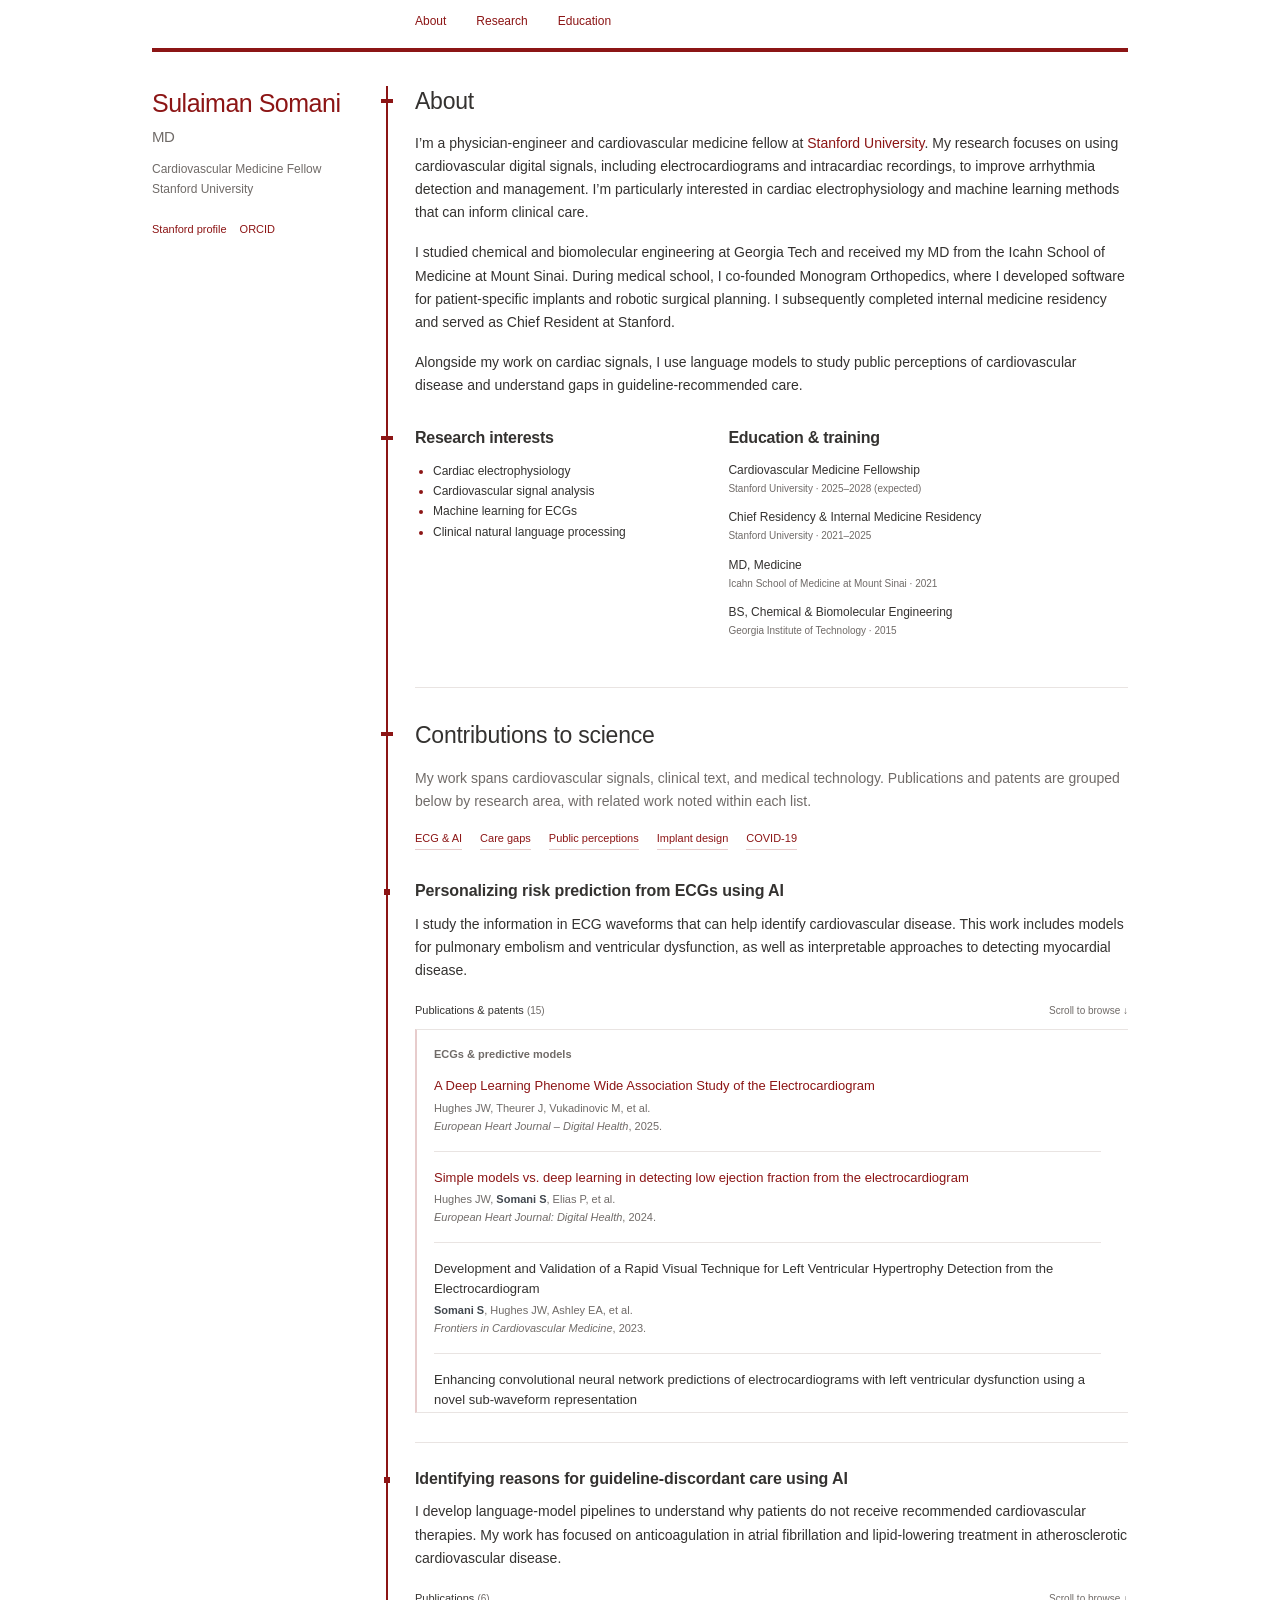
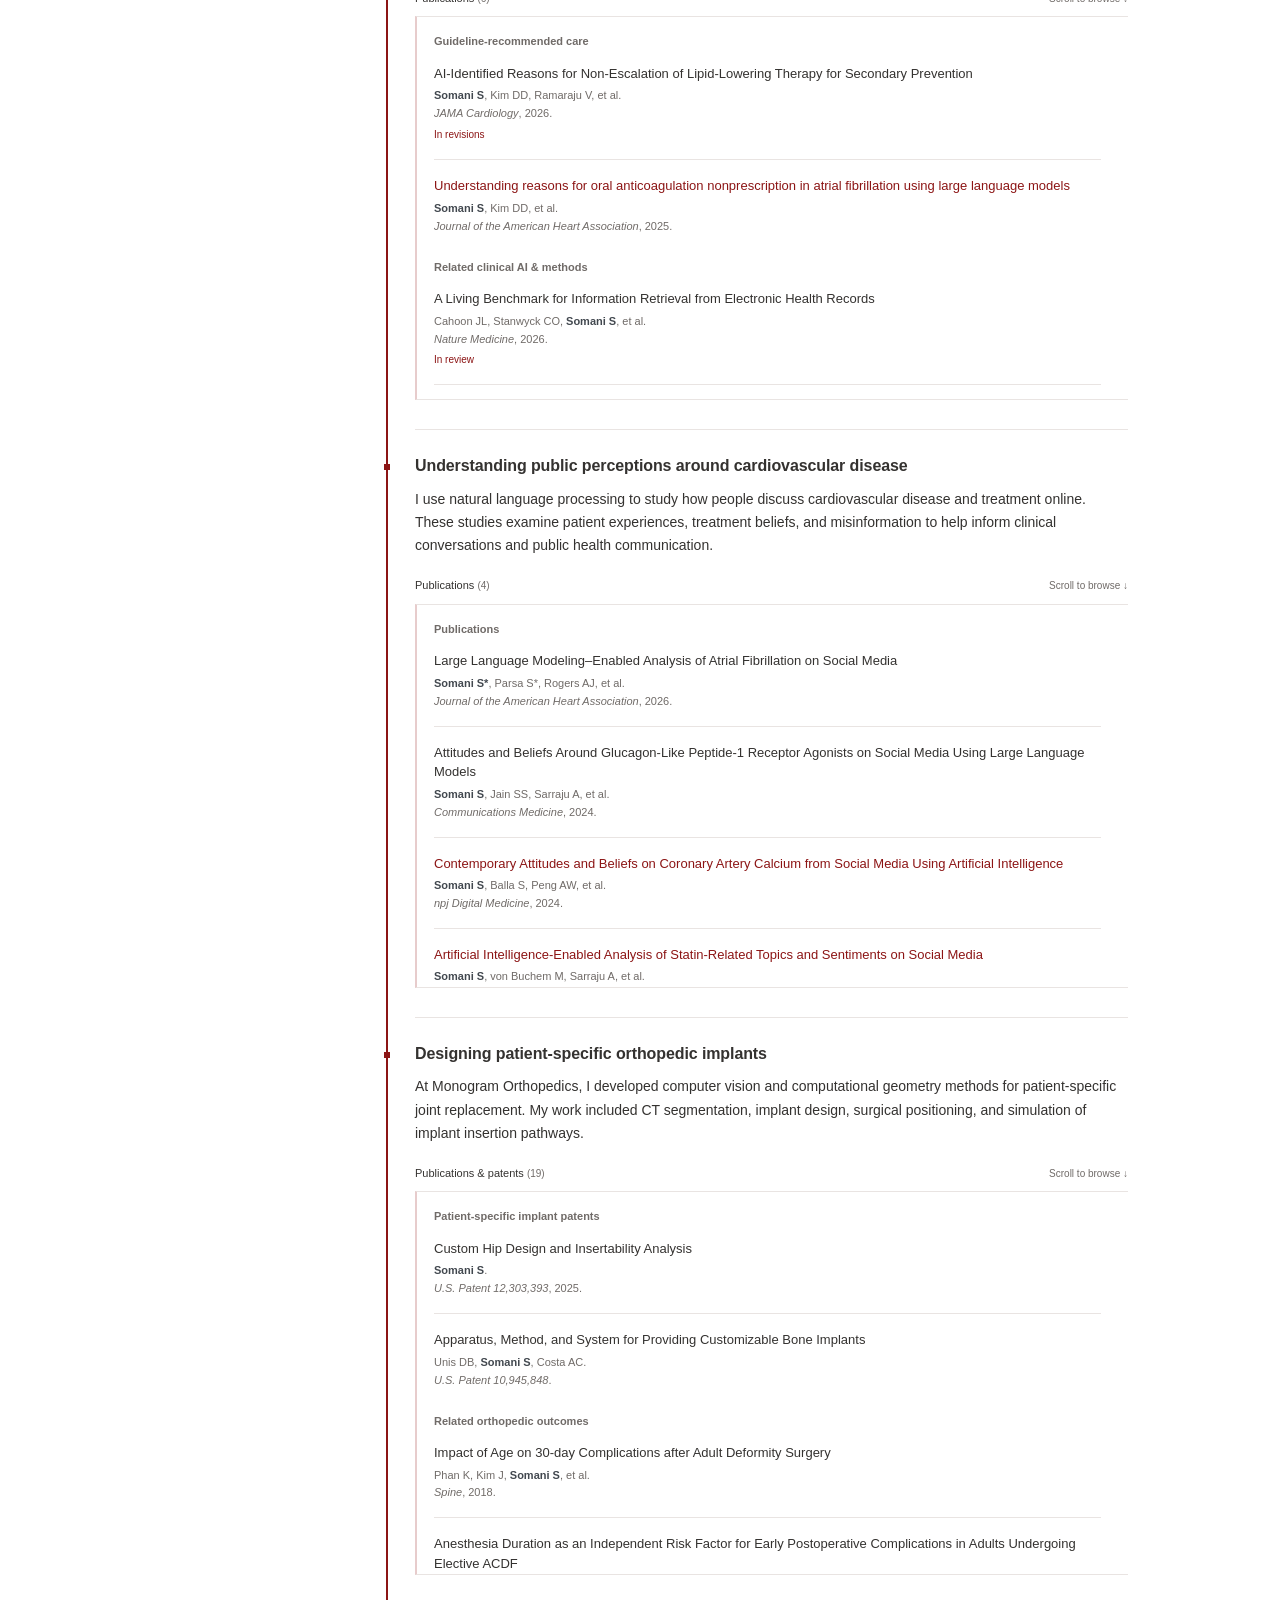
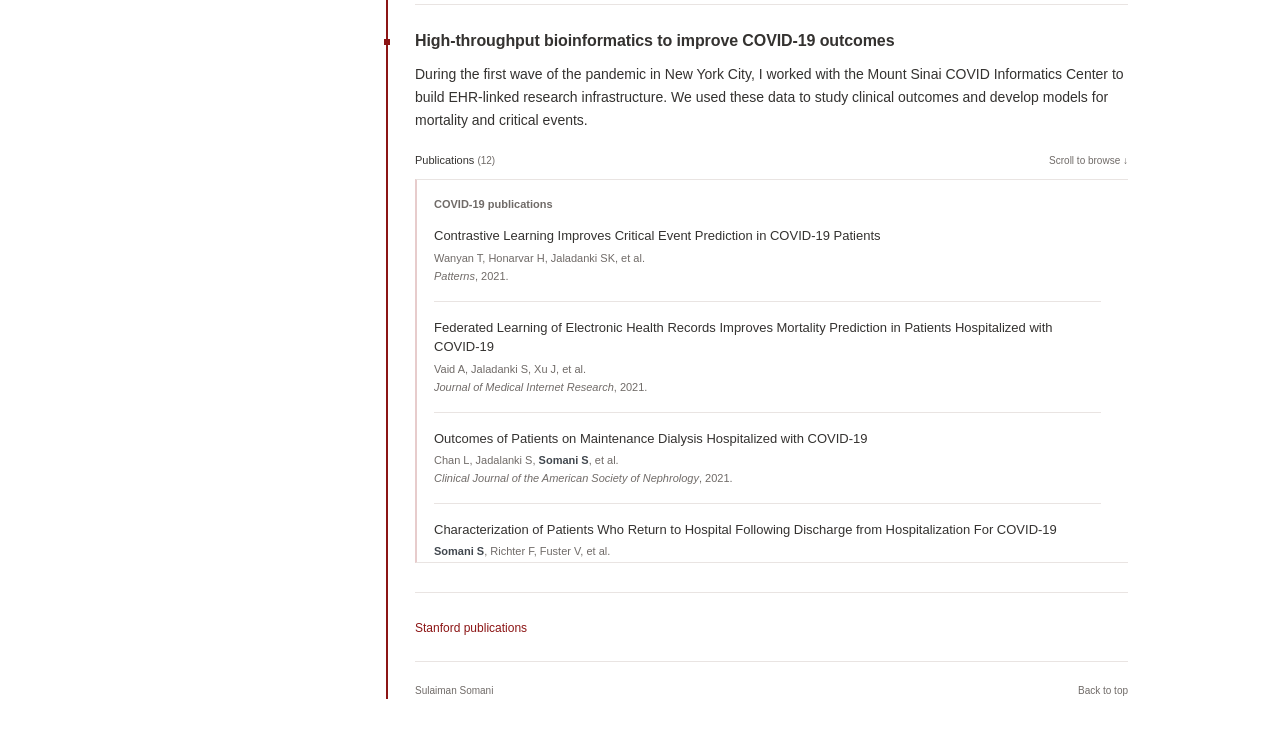
==== index.html @ a4b484bf "Publish Cardinal academic homepage with grouped research bibliography" ====
<!doctype html>
<html lang="en"><head><meta charset="utf-8"><meta name="viewport" content="width=device-width, initial-scale=1"><meta name="description" content="Sulaiman Somani is a physician-engineer and cardiovascular medicine fellow at Stanford. Research in cardiac signals, clinical AI, and arrhythmia detection."><title>Sulaiman Somani, MD</title><link rel="icon" href="assets/favicon.svg" type="image/svg+xml"><link rel="stylesheet" href="academic.css?v=20261013"><link rel="canonical" href="https://sssomani.github.io/"><meta property="og:title" content="Sulaiman Somani, MD"><meta property="og:description" content="Physician-engineer at Stanford working on cardiovascular signals, cardiac electrophysiology, and clinical AI."><meta property="og:type" content="website"><meta property="og:url" content="https://sssomani.github.io/"></head><body class="evergreen" id="top"><a class="skip-link" href="#main">Skip to content</a><div class="section-banner"><div class="page"><nav class="main-nav" aria-label="Main navigation"><a href="#about">About</a><a href="#research">Research</a><a href="#education">Education</a></nav></div></div><div class="page side-layout"><header class="side-header"><div class="identity"><h1>Sulaiman Somani<span>MD</span></h1><p>Cardiovascular Medicine Fellow <br>Stanford University</p><div class="profile-links"><a href="https://profiles.stanford.edu/sulaiman-somani" target="_blank" rel="noopener">Stanford profile</a><a href="https://orcid.org/0000-0003-0913-8674" target="_blank" rel="noopener">ORCID</a></div></div></header><main id="main"><section class="profile-section" id="about"><h2>About</h2><div class="bio"><p>I’m a physician-engineer and cardiovascular medicine fellow at <a href="https://profiles.stanford.edu/sulaiman-somani">Stanford University</a>. My research focuses on using cardiovascular digital signals, including electrocardiograms and intracardiac recordings, to improve arrhythmia detection and management. I’m particularly interested in cardiac electrophysiology and machine learning methods that can inform clinical care.</p><p>I studied chemical and biomolecular engineering at Georgia Tech and received my MD from the Icahn School of Medicine at Mount Sinai. During medical school, I co-founded Monogram Orthopedics, where I developed software for patient-specific implants and robotic surgical planning. I subsequently completed internal medicine residency and served as Chief Resident at Stanford.</p><p>Alongside my work on cardiac signals, I use language models to study public perceptions of cardiovascular disease and understand gaps in guideline-recommended care.</p></div></section><div class="background-pair"><div class="interests"><h2>Research interests</h2><ul><li>Cardiac electrophysiology</li><li>Cardiovascular signal analysis</li><li>Machine learning for ECGs</li><li>Clinical natural language processing</li></ul></div><div class="education" id="education"><h2>Education &amp; training</h2><dl><div><dt>Cardiovascular Medicine Fellowship</dt><dd>Stanford University · 2025–2028 (expected)</dd></div><div><dt>Chief Residency &amp; Internal Medicine Residency</dt><dd>Stanford University · 2021–2025</dd></div><div><dt>MD, Medicine</dt><dd>Icahn School of Medicine at Mount Sinai · 2021</dd></div><div><dt>BS, Chemical &amp; Biomolecular Engineering</dt><dd>Georgia Institute of Technology · 2015</dd></div></dl></div></div><section class="research" id="research"><h2>Contributions to science</h2><p class="section-intro">My work spans cardiovascular signals, clinical text, and medical technology. Publications and patents are grouped below by research area, with related work noted within each list.</p><nav class="research-index" aria-label="Research areas"><a href="#ecg">ECG & AI</a><a href="#care">Care gaps</a><a href="#perceptions">Public perceptions</a><a href="#implants">Implant design</a><a href="#informatics">COVID-19</a></nav><section class="contribution" id="ecg"><h3 id="ecg-title">Personalizing risk prediction from ECGs using AI</h3><p>I study the information in ECG waveforms that can help identify cardiovascular disease. This work includes models for pulmonary embolism and ventricular dysfunction, as well as interpretable approaches to detecting myocardial disease.</p><!-- publications:start:ecg -->
<div class="publication-list-header"><span id="ecg-list-label">Publications & patents <span class="publication-count">(15)</span></span><span class="publication-scroll-hint" id="ecg-scroll-hint">Scroll to browse ↓</span></div><div class="publication-scroll" role="region" tabindex="0" aria-labelledby="ecg-title ecg-list-label" aria-describedby="ecg-scroll-hint"><div class="publication-group"><h4>ECGs &amp; predictive models</h4><ul class="papers"><li data-publication-id="11"><a class="paper-title" href="https://doi.org/10.1093/ehjdh/ztaf047" target="_blank" rel="noopener">A Deep Learning Phenome Wide Association Study of the Electrocardiogram</a><p class="paper-authors">Hughes JW, Theurer J, Vukadinovic M, et al.</p><p class="paper-venue"><em>European Heart Journal – Digital Health</em>, 2025.</p></li><li data-publication-id="16"><a class="paper-title" href="https://pmc.ncbi.nlm.nih.gov/articles/PMC11284011/" target="_blank" rel="noopener">Simple models vs. deep learning in detecting low ejection fraction from the electrocardiogram</a><p class="paper-authors">Hughes JW, <strong>Somani S</strong>, Elias P, et al.</p><p class="paper-venue"><em>European Heart Journal: Digital Health</em>, 2024.</p></li><li data-publication-id="18"><span class="paper-title">Development and Validation of a Rapid Visual Technique for Left Ventricular Hypertrophy Detection from the Electrocardiogram</span><p class="paper-authors"><strong>Somani S</strong>, Hughes JW, Ashley EA, et al.</p><p class="paper-venue"><em>Frontiers in Cardiovascular Medicine</em>, 2023.</p></li><li data-publication-id="22"><span class="paper-title">Enhancing convolutional neural network predictions of electrocardiograms with left ventricular dysfunction using a novel sub-waveform representation</span><p class="paper-authors">Honarvar H, Agarwal C, <strong>Somani S</strong>, et al.</p><p class="paper-venue"><em>Cardiovascular Digital Health Journal</em>, 2022.</p></li><li data-publication-id="23"><a class="paper-title" href="https://doi.org/10.1093/ehjdh/ztab101" target="_blank" rel="noopener">Development of a Machine Learning Model Using Electrocardiogram Signals to Improve Pulmonary Embolism Screening</a><p class="paper-authors"><strong>Somani S</strong>, Honarvar H, Narula S, et al.</p><p class="paper-venue"><em>European Heart Journal: Digital Health</em>, 2022.</p></li><li data-publication-id="24"><span class="paper-title">Using deep learning algorithms to simultaneously identify right and left ventricular dysfunction from the electrocardiogram</span><p class="paper-authors">Vaid A, Johnson KW, Badgeley MA, et al.</p><p class="paper-venue"><em>JACC Cardiovascular Imaging</em>, 2021.</p></li><li data-publication-id="25"><span class="paper-title">Deep Learning and the Electrocardiogram: Review of the Current State of the Art</span><p class="paper-authors"><strong>Somani S</strong>, Russak AJ, Richter F, et al.</p><p class="paper-venue"><em>EuroPace</em>, 2021.</p></li></ul></div><div class="publication-group"><h4>Patent</h4><ul class="papers"><li data-publication-id="3"><span class="paper-title">System and Method for Pulmonary Embolism Detection from the Electrocardiogram Using Deep Learning</span><p class="paper-authors"><strong>Somani S</strong>, Glicksberg B, Nadkarni G.</p><p class="paper-venue"><em>US Patent 12,424,327</em>.</p></li></ul></div><div class="publication-group"><h4>Related electrophysiology, imaging &amp; reviews</h4><ul class="papers"><li data-publication-id="6"><a class="paper-title" href="https://doi.org/10.1161/CIRCEP.125.014765" target="_blank" rel="noopener">Identifying the Presence and Characteristics of Mid-Myocardial and Epicardial Fibrosis From Intracardiac Electrograms in Patients Undergoing Ventricular Arrhythmia Ablation Using a Transformer-Based Self-Supervised Classifier</a><p class="paper-authors">Liu X, Qayyum A, Bandyopadhyay S, et al.</p><p class="paper-venue"><em>Circulation: Arrhythmia and Electrophysiology</em>, 2026.</p></li><li data-publication-id="14"><span class="paper-title">Just in time: detecting cardiac arrest with smartwatch technology</span><p class="paper-authors"><strong>Somani S</strong>, Rogers AJ.</p><p class="paper-venue"><em>Lancet Digital Health</em>, 2024.</p></li><li data-publication-id="15"><span class="paper-title">Advances in cardiac pacing with leadless pacemakers and conduction system pacing</span><p class="paper-authors"><strong>Somani S</strong>, Rogers AJ.</p><p class="paper-venue"><em>Current Opinion in Cardiology</em>, 2024.</p></li><li data-publication-id="17"><span class="paper-title">Artificial Intelligence in Cardiovascular Disease Prevention: Is it Ready for Prime Time?</span><p class="paper-authors">Parsa S, <strong>Somani S</strong>, Dudum R, et al.</p><p class="paper-venue"><em>Current Atherosclerosis Reports</em>, 2024.</p></li><li data-publication-id="20"><span class="paper-title">Segmentation of Computed Tomograms for Cardiac Ablation Using Machine Learning Accelerated by Domain Knowledge Encoding</span><p class="paper-authors">Feng R, Deb B, Ganesan P, et al.</p><p class="paper-venue"><em>Frontiers in Cardiovascular Medicine</em>, 2023.</p></li><li data-publication-id="60"><span class="paper-title">Artificial intelligence in cardiac electrophysiology</span><p class="paper-authors"><strong>Somani S</strong>, Narayan SM, Rogers AJ.</p><p class="paper-venue"><em>Artificial Intelligence in Clinical Practice, 1st ed. Elsevier</em>, 2023.</p></li><li data-publication-id="40"><span class="paper-title">Machine Learning in Cardiology - Ensuring Clinical Impact Lives up to the Hype</span><p class="paper-authors">Russak AJ, Chaudhry F, De Freitas JK, et al.</p><p class="paper-venue"><em>Journal of Cardiovascular Pharmacology and Therapeutics</em>, 2020.</p></li></ul></div></div>
<!-- publications:end:ecg --></section><section class="contribution" id="care"><h3 id="care-title">Identifying reasons for guideline-discordant care using AI</h3><p>I develop language-model pipelines to understand why patients do not receive recommended cardiovascular therapies. My work has focused on anticoagulation in atrial fibrillation and lipid-lowering treatment in atherosclerotic cardiovascular disease.</p><!-- publications:start:care -->
<div class="publication-list-header"><span id="care-list-label">Publications <span class="publication-count">(6)</span></span><span class="publication-scroll-hint" id="care-scroll-hint">Scroll to browse ↓</span></div><div class="publication-scroll" role="region" tabindex="0" aria-labelledby="care-title care-list-label" aria-describedby="care-scroll-hint"><div class="publication-group"><h4>Guideline-recommended care</h4><ul class="papers"><li data-publication-id="4"><span class="paper-title">AI-Identified Reasons for Non-Escalation of Lipid-Lowering Therapy for Secondary Prevention</span><p class="paper-authors"><strong>Somani S</strong>, Kim DD, Ramaraju V, et al.</p><p class="paper-venue"><em>JAMA Cardiology</em>, 2026.</p><span class="paper-status">In revisions</span></li><li data-publication-id="10"><a class="paper-title" href="https://doi.org/10.1161/JAHA.124.040419" target="_blank" rel="noopener">Understanding reasons for oral anticoagulation nonprescription in atrial fibrillation using large language models</a><p class="paper-authors"><strong>Somani S</strong>, Kim DD, et al.</p><p class="paper-venue"><em>Journal of the American Heart Association</em>, 2025.</p></li></ul></div><div class="publication-group"><h4>Related clinical AI &amp; methods</h4><ul class="papers"><li data-publication-id="5"><span class="paper-title">A Living Benchmark for Information Retrieval from Electronic Health Records</span><p class="paper-authors">Cahoon JL, Stanwyck CO, <strong>Somani S</strong>, et al.</p><p class="paper-venue"><em>Nature Medicine</em>, 2026.</p><span class="paper-status">In review</span></li><li data-publication-id="21"><span class="paper-title">Population scale latent space cohort matching for the improved use and exploration of observational trial data</span><p class="paper-authors"><strong>Somani S*</strong>, Gologorsky R*, Neifert SN, et al.</p><p class="paper-venue"><em>Mathematical Biosciences and Engineering</em>, 2022.</p></li><li data-publication-id="26"><span class="paper-title">Development and Validation of Techniques for Phenotyping ST-Elevation Myocardial Infarction From Electronic Health Records</span><p class="paper-authors"><strong>Somani S</strong>, Yoffie S, Teng S, et al.</p><p class="paper-venue"><em>JAMIA Open</em>, 2021.</p></li><li data-publication-id="27"><span class="paper-title">Health Equity in Artificial Intelligence and Primary Care Research: Protocol for a Scoping Review</span><p class="paper-authors"><strong>Somani S*</strong>, Wang J*, Chen J, et al.</p><p class="paper-venue"><em>JMIR Research Protocols</em>, 2021.</p></li></ul></div></div>
<!-- publications:end:care --></section><section class="contribution" id="perceptions"><h3 id="perceptions-title">Understanding public perceptions around cardiovascular disease</h3><p>I use natural language processing to study how people discuss cardiovascular disease and treatment online. These studies examine patient experiences, treatment beliefs, and misinformation to help inform clinical conversations and public health communication.</p><!-- publications:start:perceptions -->
<div class="publication-list-header"><span id="perceptions-list-label">Publications <span class="publication-count">(4)</span></span><span class="publication-scroll-hint" id="perceptions-scroll-hint">Scroll to browse ↓</span></div><div class="publication-scroll" role="region" tabindex="0" aria-labelledby="perceptions-title perceptions-list-label" aria-describedby="perceptions-scroll-hint"><div class="publication-group"><h4>Publications</h4><ul class="papers"><li data-publication-id="8"><span class="paper-title">Large Language Modeling–Enabled Analysis of Atrial Fibrillation on Social Media</span><p class="paper-authors"><strong>Somani S*</strong>, Parsa S*, Rogers AJ, et al.</p><p class="paper-venue"><em>Journal of the American Heart Association</em>, 2026.</p></li><li data-publication-id="12"><span class="paper-title">Attitudes and Beliefs Around Glucagon-Like Peptide-1 Receptor Agonists on Social Media Using Large Language Models</span><p class="paper-authors"><strong>Somani S</strong>, Jain SS, Sarraju A, et al.</p><p class="paper-venue"><em>Communications Medicine</em>, 2024.</p></li><li data-publication-id="13"><a class="paper-title" href="https://doi.org/10.1038/s41746-024-01077-w" target="_blank" rel="noopener">Contemporary Attitudes and Beliefs on Coronary Artery Calcium from Social Media Using Artificial Intelligence</a><p class="paper-authors"><strong>Somani S</strong>, Balla S, Peng AW, et al.</p><p class="paper-venue"><em>npj Digital Medicine</em>, 2024.</p></li><li data-publication-id="19"><a class="paper-title" href="https://doi.org/10.1001/jamanetworkopen.2023.9747" target="_blank" rel="noopener">Artificial Intelligence-Enabled Analysis of Statin-Related Topics and Sentiments on Social Media</a><p class="paper-authors"><strong>Somani S</strong>, von Buchem M, Sarraju A, et al.</p><p class="paper-venue"><em>JAMA Network Open</em>, 2023.</p></li></ul></div></div>
<!-- publications:end:perceptions --></section><section class="contribution" id="implants"><h3 id="implants-title">Designing patient-specific orthopedic implants</h3><p>At Monogram Orthopedics, I developed computer vision and computational geometry methods for patient-specific joint replacement. My work included CT segmentation, implant design, surgical positioning, and simulation of implant insertion pathways.</p><!-- publications:start:implants -->
<div class="publication-list-header"><span id="implants-list-label">Publications & patents <span class="publication-count">(19)</span></span><span class="publication-scroll-hint" id="implants-scroll-hint">Scroll to browse ↓</span></div><div class="publication-scroll" role="region" tabindex="0" aria-labelledby="implants-title implants-list-label" aria-describedby="implants-scroll-hint"><div class="publication-group"><h4>Patient-specific implant patents</h4><ul class="papers"><li data-publication-id="2"><span class="paper-title">Custom Hip Design and Insertability Analysis</span><p class="paper-authors"><strong>Somani S</strong>.</p><p class="paper-venue"><em>U.S. Patent 12,303,393</em>, 2025.</p></li><li data-publication-id="1"><span class="paper-title">Apparatus, Method, and System for Providing Customizable Bone Implants</span><p class="paper-authors">Unis DB, <strong>Somani S</strong>, Costa AC.</p><p class="paper-venue"><em>U.S. Patent 10,945,848</em>.</p></li></ul></div><div class="publication-group"><h4>Related orthopedic outcomes</h4><ul class="papers"><li data-publication-id="41"><span class="paper-title">Impact of Age on 30-day Complications after Adult Deformity Surgery</span><p class="paper-authors">Phan K, Kim J, <strong>Somani S</strong>, et al.</p><p class="paper-venue"><em>Spine</em>, 2018.</p></li><li data-publication-id="42"><span class="paper-title">Anesthesia Duration as an Independent Risk Factor for Early Postoperative Complications in Adults Undergoing Elective ACDF</span><p class="paper-authors">Phan K, Kim J, Kim JH, et al.</p><p class="paper-venue"><em>Global Spine Journal</em>, 2017.</p></li><li data-publication-id="43"><span class="paper-title">High-Risk Subgroup Membership Is a Predictor of 30-Day Morbidity Following Anterior Lumbar Fusion</span><p class="paper-authors">Bronheim RS, Kim JS, Di Capua J, et al.</p><p class="paper-venue"><em>Global Spine Journal</em>, 2017.</p></li><li data-publication-id="44"><span class="paper-title">Intramedullary Nail Fixation of Atypical Femur Fractures With Bone Marrow Aspirate Concentrate Leads to Faster Union: A Case-Control Study</span><p class="paper-authors">Lovy AJ, Kim JS, Di Capua J, et al.</p><p class="paper-venue"><em>Journal of Orthopaedic Trauma</em>, 2017.</p></li><li data-publication-id="45"><span class="paper-title">Bone morphogenetic protein use in spine surgery in the United States: how have we responded to the warnings?</span><p class="paper-authors">Guzman JZ, Merrill RK, Kim JS, et al.</p><p class="paper-venue"><em>Spine Journal</em>, 2017.</p></li><li data-publication-id="46"><span class="paper-title">Predictors for Patient Discharge Destination After Elective Anterior Cervical Discectomy and Fusion</span><p class="paper-authors">Di Capua J, <strong>Somani S</strong>, Kim JS, et al.</p><p class="paper-venue"><em>Spine</em>, 2017.</p></li><li data-publication-id="47"><span class="paper-title">Analysis of Risk Factors for Major Complications Following Elective Posterior Lumbar Fusion</span><p class="paper-authors">Di Capua J, <strong>Somani S</strong>, Kim JS, et al.</p><p class="paper-venue"><em>Spine</em>, 2017.</p></li><li data-publication-id="48"><span class="paper-title">Impact of Preoperative Anemia on Outcomes in Adults Undergoing Elective Posterior Cervical Fusion</span><p class="paper-authors">Phan K, Dunn AE, Ki J, et al.</p><p class="paper-venue"><em>Global Spine Journal</em>, 2017.</p></li><li data-publication-id="49"><span class="paper-title">Thirty-Day Morbidity Associated with Pelvic Fixation in Adult Patients Undergoing Fusion for Spinal Deformity: A Propensity-Matched Analysis</span><p class="paper-authors">Kothari P, <strong>Somani S</strong>, Lee NJ, et al.</p><p class="paper-venue"><em>Global Spine Journal</em>, 2017.</p></li><li data-publication-id="50"><span class="paper-title">Hospital Acquired Conditions (HACs) in Adult Spinal Deformity Surgery: Predictors for HACs and Other 30-day Postoperative Outcomes</span><p class="paper-authors">Di Capua J, <strong>Somani S</strong>, Kim J, et al.</p><p class="paper-venue"><em>Spine</em>, 2017.</p></li><li data-publication-id="51"><span class="paper-title">Comparing NIS and NSQIP: An Independent Risk Factor Analysis for Risk Stratification in Anterior Cervical Discectomy and Fusion</span><p class="paper-authors"><strong>Somani S</strong>, Di Capua J, Kim J, et al.</p><p class="paper-venue"><em>Spine</em>, 2017.</p></li><li data-publication-id="52"><span class="paper-title">Elderly Age as a Risk Factor for 30-Day Postoperative Outcomes Following Elective Anterior Cervical Discectomy and Fusion</span><p class="paper-authors">Di Capua J, <strong>Somani S</strong>, Kim J, et al.</p><p class="paper-venue"><em>Global Spine Journal</em>, 2017.</p></li><li data-publication-id="53"><span class="paper-title">Early Complications and Outcomes in Adult Spinal Deformity Surgery: A NSQIP Study Based on 5,803 Patients</span><p class="paper-authors">Lee N, Kothari P, Kim J, et al.</p><p class="paper-venue"><em>Global Spine Journal</em>, 2017.</p></li><li data-publication-id="54"><span class="paper-title">Outcomes of short fusion vs long fusion for adult degenerative scoliosis: A systematic review and meta-analysis</span><p class="paper-authors">Phan K, Xu J, Maharaj M, et al.</p><p class="paper-venue"><em>Orthopaedic Surgery</em>, 2017.</p></li><li data-publication-id="55"><span class="paper-title">Frailty is Associated with Morbidity in Adults Undergoing Elective Anterior Lumbar Interbody Fusion Surgery (ALIF)</span><p class="paper-authors">Phan K, Kim J, Lee N, et al.</p><p class="paper-venue"><em>The Spine Journal</em>, 2017.</p></li><li data-publication-id="58"><span class="paper-title">ASA Classification as a Risk Stratification Tool in Adult Spinal Deformity Surgery: A Study of 5,805 Patients</span><p class="paper-authors"><strong>Somani S</strong>, Di Capua J, Kim J, et al.</p><p class="paper-venue"><em>Global Spine Journal</em>, 2016.</p></li></ul></div><div class="publication-group"><h4>Related image processing</h4><ul class="papers"><li data-publication-id="56"><span class="paper-title">Automatic segmentation and visualization of intracerebral electrodes from CT scans in stereotactic electroencephalography</span><p class="paper-authors"><strong>Somani S</strong>, Panov F, Costa AB.</p><p class="paper-venue"><em>Supercomputing</em>, 2016.</p></li></ul></div></div>
<!-- publications:end:implants --></section><section class="contribution" id="informatics"><h3 id="informatics-title">High-throughput bioinformatics to improve COVID-19 outcomes</h3><p>During the first wave of the pandemic in New York City, I worked with the Mount Sinai COVID Informatics Center to build EHR-linked research infrastructure. We used these data to study clinical outcomes and develop models for mortality and critical events.</p><!-- publications:start:informatics -->
<div class="publication-list-header"><span id="informatics-list-label">Publications <span class="publication-count">(12)</span></span><span class="publication-scroll-hint" id="informatics-scroll-hint">Scroll to browse ↓</span></div><div class="publication-scroll" role="region" tabindex="0" aria-labelledby="informatics-title informatics-list-label" aria-describedby="informatics-scroll-hint"><div class="publication-group"><h4>COVID-19 publications</h4><ul class="papers"><li data-publication-id="28"><span class="paper-title">Contrastive Learning Improves Critical Event Prediction in COVID-19 Patients</span><p class="paper-authors">Wanyan T, Honarvar H, Jaladanki SK, et al.</p><p class="paper-venue"><em>Patterns</em>, 2021.</p></li><li data-publication-id="29"><span class="paper-title">Federated Learning of Electronic Health Records Improves Mortality Prediction in Patients Hospitalized with COVID-19</span><p class="paper-authors">Vaid A, Jaladanki S, Xu J, et al.</p><p class="paper-venue"><em>Journal of Medical Internet Research</em>, 2021.</p></li><li data-publication-id="30"><span class="paper-title">Outcomes of Patients on Maintenance Dialysis Hospitalized with COVID-19</span><p class="paper-authors">Chan L, Jadalanki S, <strong>Somani S</strong>, et al.</p><p class="paper-venue"><em>Clinical Journal of the American Society of Nephrology</em>, 2021.</p></li><li data-publication-id="31"><span class="paper-title">Characterization of Patients Who Return to Hospital Following Discharge from Hospitalization For COVID-19</span><p class="paper-authors"><strong>Somani S</strong>, Richter F, Fuster V, et al.</p><p class="paper-venue"><em>Journal of General Internal Medicine</em>, 2020.</p></li><li data-publication-id="32"><span class="paper-title">Relational Learning Improves Prediction of Mortality in COVID-19 in the Intensive Care Unit</span><p class="paper-authors">Wanyan T, Vaid A, De Freitas JK, et al.</p><p class="paper-venue"><em>IEEE Transactions on Big Data</em>, 2020.</p></li><li data-publication-id="33"><a class="paper-title" href="https://pmc.ncbi.nlm.nih.gov/articles/PMC7652593/" target="_blank" rel="noopener">Machine learning to predict mortality and critical events in a cohort of patients with COVID-19 in New York City: model development and validation</a><p class="paper-authors">Vaid A, <strong>Somani S</strong>, Russak AJ, et al.</p><p class="paper-venue"><em>Journal of Medical Internet Research</em>, 2020.</p></li><li data-publication-id="34"><span class="paper-title">Rethinking United States Blood Donation Policies in the Time of COVID-19</span><p class="paper-authors">Park C, Gellman C, O’Brien M, et al.</p><p class="paper-venue"><em>American Journal of Public Health</em>, 2020.</p></li><li data-publication-id="35"><span class="paper-title">Acute Kidney Injury in Covid-19 patients</span><p class="paper-authors">Chan L, Chaudhary K, Saha A, et al.</p><p class="paper-venue"><em>Journal of the American Society of Nephrology</em>, 2020.</p></li><li data-publication-id="36"><span class="paper-title">Coronavirus 2019 and People Living With Human Immunodeficiency Virus: Outcomes for Hospitalized Patients in New York City</span><p class="paper-authors">Sigel KM, Swartz T, Golden E, et al.</p><p class="paper-venue"><em>Clinical Infectious Diseases</em>, 2020.</p></li><li data-publication-id="37"><span class="paper-title">Prevalence and Impact of Myocardial Injury in Patients Hospitalized with COVID-19 Infection</span><p class="paper-authors">Lala A, Kipp Johnson KP, Januzzi J, et al.</p><p class="paper-venue"><em>Journal of the American College of Cardiology</em>, 2020.</p></li><li data-publication-id="38"><span class="paper-title">Outcomes of Patients Presenting with Headaches Hospitalized with COVID-19</span><p class="paper-authors">Jaladanki SK, Kumar A, Van Vleck T, et al.</p><p class="paper-venue"><em>Annals of Neurology</em>, 2020.</p></li><li data-publication-id="39"><span class="paper-title">Retrospective cohort study of clinical characteristics of 2199 hospitalised patients with COVID-19 in New York City</span><p class="paper-authors">Paranjpe I, Russak AJ, De Freitas JK, et al.</p><p class="paper-venue"><em>BMJ Open</em>, 2020.</p></li></ul></div></div>
<!-- publications:end:informatics --></section><p class="all-publications"><a href="https://profiles.stanford.edu/sulaiman-somani#publications" target="_blank" rel="noopener">Stanford publications</a></p></section><footer><span>Sulaiman Somani</span><a href="#top">Back to top</a></footer></main></div></body></html>
---- academic.css ----
:root{--ink:#30343b;--muted:#6e7278;--accent:#214c99;--line:#e7e9ec;--sans:Arial,Helvetica,sans-serif;--serif:Georgia,'Times New Roman',serif}
*{box-sizing:border-box}html{scroll-behavior:smooth;scroll-padding-top:25px}body{margin:0;background:#fff;color:var(--ink);font:15px/1.75 var(--sans)}a{color:var(--accent);text-decoration:none;text-underline-offset:3px}a:hover{text-decoration:underline}a:focus-visible{outline:2px solid var(--accent);outline-offset:4px}h1,h2,h3,p,ul,dl{margin:0}h1,h2,h3{line-height:1.35}h1{font-size:28px;font-weight:500;letter-spacing:-.5px}h2{font-size:21px;font-weight:500;letter-spacing:-.25px;margin-bottom:16px}h3{font-size:17px;font-weight:600;letter-spacing:-.1px;margin-bottom:11px}p+p{margin-top:17px}::selection{background:var(--accent);color:#fff}.page{max-width:1060px;padding:0 42px;margin:auto}.skip-link{position:absolute;top:-80px;left:20px;z-index:5;padding:8px 16px;background:white}.skip-link:focus{top:8px}.preview-bar{display:flex;justify-content:space-between;align-items:center;gap:25px;border-bottom:1px solid #eee;padding:6px 28px;background:#fafafa;font:10px/1.5 var(--sans);min-height:37px}.preview-bar a{color:#6c7075}.preview-bar nav{display:flex;gap:23px}.preview-bar nav a{min-height:25px;display:flex;align-items:center}.preview-bar a[aria-current]{color:#252a30;text-decoration:underline;text-underline-offset:5px}.preview-bar span{margin-left:4px}.site-header{display:flex;justify-content:space-between;align-items:center;gap:24px;min-height:82px;border-bottom:1px solid var(--line)}.site-name{font-size:17px;color:var(--ink);font-weight:500}.main-nav{display:flex;gap:25px;font-size:12px}.main-nav a{color:var(--muted)}.main-nav a:hover{color:var(--accent)}.profile-section{padding:42px 0 33px}.identity h1{font-size:28px;margin-bottom:12px}.identity h1 span{font-size:18px;font-weight:400;white-space:nowrap}.identity>p{font-size:13px;line-height:1.8;color:var(--muted)}.profile-links{display:flex;flex-wrap:wrap;gap:8px 18px;font-size:12px;margin-top:21px}.bio p{font-size:15px;line-height:1.85}.background-pair{display:grid;grid-template-columns:.9fr 1.35fr;gap:65px;padding:0 0 36px}.background-pair h2{font-size:17px;font-weight:600;margin-bottom:12px}.interests ul{padding-left:18px;font-size:13px;line-height:1.9}.education dl>div{margin-bottom:12px}.education dt{font-size:13px;line-height:1.5}.education dd{margin:3px 0 0;font-size:11px;line-height:1.65;color:var(--muted)}.research{border-top:1px solid var(--line);padding:32px 0 22px}.section-intro{font-size:14px;color:var(--muted);line-height:1.8;max-width:760px}.research-index{display:flex;flex-wrap:wrap;gap:8px 20px;font-size:12px;margin:17px 0 30px}.research-index a{border-bottom:1px solid #dfe5ee;padding-bottom:2px}.contribution{padding:0 0 29px;margin-bottom:25px;border-bottom:1px solid var(--line)}.contribution>p{font-size:14px;line-height:1.8;margin-bottom:17px}.papers{list-style:none;padding:0 0 0 17px;border-left:2px solid var(--line)}.papers li{margin:0 0 17px}.papers li:last-child{margin-bottom:0}.paper-title{font-size:14px;line-height:1.65;display:block}.paper-authors{font-size:11px;line-height:1.6;color:var(--muted);margin-top:5px}.paper-authors strong{font-weight:600;color:#42484f}.paper-venue{font-size:11px;line-height:1.6;color:var(--muted);margin-top:2px}.all-publications{font-size:12px;line-height:1.8}.teaching{padding:5px 0 36px}.teaching p{font-size:14px;line-height:1.85}.teaching h2{font-size:20px}footer{border-top:1px solid var(--line);padding:21px 0 30px;display:flex;justify-content:space-between;font-size:10px;color:var(--muted)}footer a{color:var(--muted)}
/* Cobalt: a compact personal profile, with a conventional academic content grid. */
.cobalt .profile-section{display:grid;grid-template-columns:235px minmax(0,1fr);gap:46px}.cobalt .identity h1{max-width:220px;font-size:29px}.cobalt .identity h1 span{display:block;font-size:16px;margin-top:5px}.cobalt .background-pair{margin-left:281px;gap:30px;grid-template-columns:.95fr 1.4fr}.cobalt .research,.cobalt .teaching{margin-left:281px}.cobalt .bio p{font-size:14px}.cobalt .profile-links{gap:8px 15px}
/* Vermilion: a restrained, single-column personal page. */
.vermilion{--accent:#a43d28;--ink:#38322d;--muted:#79716a;--line:#e9e3dd;font-family:var(--serif)}.vermilion .page{max-width:860px}.vermilion .site-header{justify-content:flex-start;min-height:70px;border-bottom:1px solid var(--line)}.vermilion .main-nav{font:12px/1.5 var(--sans);gap:29px}.vermilion .identity h1{font-size:31px;margin-bottom:5px}.vermilion .identity h1 span{font-size:21px}.vermilion .identity>p{font-family:var(--sans);font-size:12px}.vermilion .identity>p br{display:none}.vermilion .identity>p br::after{content:' '}.vermilion .profile-links{font-family:var(--sans);margin-top:13px}.vermilion .bio{margin-top:27px}.vermilion .bio p{font-size:16px;line-height:1.85}.vermilion .background-pair{padding-top:4px;gap:45px}.vermilion .background-pair h2{font-size:19px;font-weight:400}.vermilion .interests ul{font-size:14px}.vermilion .education dt{font-size:14px}.vermilion .education dd{font-family:var(--sans);font-size:10px}.vermilion h2{font-size:24px}.vermilion .section-intro,.vermilion .contribution>p,.vermilion .teaching p{font-size:15px}.vermilion .contribution h3{font-size:19px;font-weight:400}.vermilion .paper-title{font-size:15px}.vermilion .paper-authors,.vermilion .paper-venue,.vermilion .research-index,.vermilion footer,.vermilion .all-publications{font-family:var(--sans)}.vermilion .research-index{gap:8px 24px}.vermilion .papers{border:0;padding-left:19px;list-style:disc}.vermilion .papers li::marker{color:#bfa69c;font-size:9px}
/* Evergreen: a small identity sidebar and content-first hierarchy. */
.evergreen{--accent:#8c1515;--ink:#343230;--muted:#706b68;--line:#e9e4e2}.side-layout{display:grid;grid-template-columns:205px minmax(0,1fr);gap:58px;padding-top:50px}.side-header{align-self:start;position:sticky;top:40px}.side-header .identity h1{font-size:25px;line-height:1.4}.side-header .identity h1 span{display:block;font-size:15px;margin:5px 0}.side-header .identity>p{font-size:12px}.side-header .main-nav{flex-direction:column;gap:13px;font-size:12px;margin-top:30px}.side-header .profile-links{gap:8px 13px;font-size:11px}.evergreen .profile-section{padding:0 0 30px}.evergreen .profile-section h2{font-size:23px;margin-bottom:15px}.evergreen .bio p{font-size:14px}.evergreen .background-pair{gap:28px;grid-template-columns:1fr 1.4fr}.evergreen .background-pair h2{font-size:16px}.evergreen .interests ul{font-size:12px}.evergreen .education dt{font-size:12px}.evergreen .education dd{font-size:10px}.evergreen .research h2{font-size:23px}.evergreen .contribution h3{font-size:16px}.evergreen .paper-title{font-size:13px}.evergreen .research-index{font-size:11px;gap:8px 18px}
/* Plum: ordinary section headings and a right margin for background information. */
.magenta{--accent:#85365e;--ink:#353138;--muted:#79717b;--line:#e8e3e9}.magenta .page{max-width:1060px}.plum-layout{display:grid;grid-template-columns:minmax(0,1fr) 245px;gap:55px;padding-top:39px}.magenta .profile-section{padding:0 0 34px}.magenta .profile-section h1{font-size:24px;margin-bottom:17px}.magenta .bio p{font-size:14px}.margin h2{font-size:16px;font-weight:500}.margin .interests{margin-bottom:30px}.margin .interests ul{font-size:12px}.margin .education dt{font-size:12px}.margin .education dd{font-size:10px}.affiliation{font-size:11px;color:var(--muted);line-height:1.8;padding-top:10px}.magenta .research h2{font-size:23px}.magenta .contribution h3{font-size:16px}.magenta .paper-title{font-size:13px}.magenta .research-index{gap:8px 17px;font-size:11px}
@media(max-width:950px){.page{padding-left:30px;padding-right:30px}.cobalt .profile-section{grid-template-columns:190px minmax(0,1fr);gap:35px}.cobalt .background-pair,.cobalt .research,.cobalt .teaching{margin-left:225px}.cobalt .identity h1{font-size:26px}.side-layout{grid-template-columns:180px minmax(0,1fr);gap:38px}.background-pair,.evergreen .background-pair{grid-template-columns:1fr;gap:25px}.cobalt .background-pair{grid-template-columns:1fr;gap:25px}.plum-layout{grid-template-columns:minmax(0,1fr) 205px;gap:32px}}
@media(max-width:680px){html{scroll-padding-top:18px}.page{padding:0 24px}.preview-bar{padding:5px 17px}.preview-bar nav{gap:20px}.preview-bar nav a{min-width:23px;min-height:28px}.preview-bar nav span{display:none}.site-header{align-items:flex-start;flex-direction:column;justify-content:center;gap:11px;padding:17px 0;min-height:82px}.site-name{font-size:16px}.main-nav{gap:23px;font-size:11px}.profile-section{padding:28px 0}.cobalt .profile-section{display:block}.cobalt .identity h1{font-size:27px;max-width:none;margin-bottom:6px}.cobalt .identity h1 span{display:inline;font-size:17px;margin:0}.identity>p{font-size:12px}.profile-links{font-size:12px;margin-top:13px}.cobalt .bio{margin-top:25px}.bio p,.cobalt .bio p,.evergreen .bio p,.magenta .bio p{font-size:14px;line-height:1.8}.cobalt .background-pair,.cobalt .research,.cobalt .teaching{margin-left:0}.background-pair,.cobalt .background-pair,.evergreen .background-pair{grid-template-columns:1fr;gap:25px;padding-bottom:25px}.background-pair h2{font-size:17px}.research{padding-top:25px}.research h2,.evergreen .research h2,.magenta .research h2{font-size:22px}.contribution h3{font-size:16px}.contribution>p{font-size:13px}.section-intro{font-size:13px}.research-index{gap:7px 16px;margin-bottom:26px;font-size:11px}.research-index a{padding:4px 0}.papers{padding-left:13px}.paper-title{font-size:13px}.paper-authors,.paper-venue{font-size:10px}.teaching p{font-size:13px}.side-layout{display:block;padding-top:28px}.side-header{position:static;border-bottom:1px solid var(--line);padding-bottom:22px;margin-bottom:25px}.side-header .identity h1{font-size:26px;margin-bottom:7px}.side-header .identity h1 span{display:inline;font-size:16px}.side-header .main-nav{flex-direction:row;gap:23px;margin-top:18px;font-size:11px}.side-header .profile-links{font-size:11px;margin-top:13px}.evergreen .profile-section h2{font-size:21px}.evergreen .interests ul,.evergreen .education dt{font-size:13px}.vermilion .site-header{min-height:65px;padding:20px 0}.vermilion .identity h1{font-size:29px}.vermilion .identity>p{font-size:11px}.vermilion .profile-section{padding-top:25px}.vermilion .bio p{font-size:15px}.vermilion .contribution h3{font-size:18px}.vermilion .contribution>p,.vermilion .section-intro,.vermilion .paper-title{font-size:14px}.vermilion .background-pair{gap:24px}.plum-layout{display:flex;flex-direction:column;padding-top:27px;gap:0}.plum-layout>.margin{order:1;display:block;padding-bottom:30px}.magenta .profile-section h1{font-size:22px}.magenta .profile-section{padding-bottom:25px}footer{font-size:10px}}

@media(prefers-reduced-motion:reduce){html{scroll-behavior:auto}}
@media print{.preview-bar,.main-nav,.skip-link,footer{display:none}.page{padding:0;max-width:none}.side-layout,.plum-layout{display:block}.side-header{position:static;margin-bottom:20px}.cobalt .research,.cobalt .teaching,.cobalt .background-pair{margin-left:0}.contribution{break-inside:avoid}.paper-title{color:#222}}

.identity h1 span::before{content:', '}
.cobalt .identity h1 span::before,.evergreen .identity h1 span::before{content:''}
@media(max-width:680px){.cobalt .identity h1 span::before,.evergreen .identity h1 span::before{content:', '}}

/* Cobalt accents echo the saturated blue and crisp rules of the Margin UI. */
.cobalt{--accent:#1742db;--accent-light:#ccd6fa}
.cobalt .site-header{border-bottom:4px solid var(--accent)}
.cobalt .site-name{color:var(--accent)}
.cobalt main{position:relative}
.cobalt main::before{content:'';position:absolute;top:42px;bottom:36px;left:258px;width:2px;background:var(--accent);pointer-events:none}
.cobalt .interests h2,.cobalt .research>h2,.cobalt .teaching>h2{position:relative}
.cobalt .interests h2::before,.cobalt .research>h2::before,.cobalt .teaching>h2::before{content:'';position:absolute;left:-28px;top:.55em;width:12px;height:4px;background:var(--accent)}
.cobalt .contribution h3{position:relative}
.cobalt .contribution h3::before{content:'';position:absolute;left:-25px;top:.55em;width:6px;height:6px;background:var(--accent)}
.cobalt .papers{border-left-color:var(--accent-light)}
.cobalt .interests li::marker{color:var(--accent)}
.cobalt .research-index a{border-bottom-color:var(--accent-light)}
.cobalt .research-index a:hover{border-bottom-color:var(--accent)}
.cobalt .main-nav a:hover,.cobalt .profile-links a:hover{color:var(--accent);text-decoration:underline}
@media(min-width:681px) and (max-width:950px){.cobalt main::before{left:202px}}
@media(max-width:680px){
 .cobalt main{padding-left:18px}
 .cobalt main::before{left:0;top:28px;bottom:30px}
 .cobalt .interests h2::before,.cobalt .research>h2::before,.cobalt .teaching>h2::before{left:-21px;width:8px}
 .cobalt .contribution h3::before{left:-20px;width:6px}
 .cobalt .identity h1{font-size:25px}
}
@media print{.cobalt main::before,.cobalt h2::before,.cobalt h3::before{display:none}}

/* Evergreen layout with Cardinal red accents and persistent section navigation. */
.evergreen{--accent:#8c1515;--accent-light:#e7cccc;--rail-offset:-29px}
.evergreen{line-height:1.6}
.evergreen .bio p,.evergreen .contribution>p,.evergreen .section-intro,.evergreen .teaching p{line-height:1.65}
.evergreen .identity>p,.evergreen .interests ul{line-height:1.7}
.evergreen .paper-title{line-height:1.5}
.evergreen .paper-authors,.evergreen .paper-venue,.evergreen .education dd{line-height:1.45}
.evergreen .side-layout{position:relative;padding-top:34px}
.evergreen .section-banner{position:sticky;top:0;z-index:3;background:#fff}
.evergreen .section-banner .main-nav{padding:12px 0 12px 263px;gap:30px;min-height:52px;border-bottom:4px solid var(--accent)}
.evergreen .section-banner a{color:var(--accent)}
.evergreen .side-header{top:86px}
.evergreen main [id],.evergreen main[id]{scroll-margin-top:64px}
.evergreen .identity h1{color:var(--accent)}
.evergreen .identity h1 span{color:var(--muted)}
.evergreen main{position:relative}
.evergreen main::before{content:'';position:absolute;top:0;bottom:30px;left:var(--rail-offset);width:2px;background:var(--accent);pointer-events:none}
.evergreen .profile-section>h2,.evergreen .interests h2,.evergreen .research>h2,.evergreen .teaching>h2,.evergreen .contribution h3{position:relative}
.evergreen .profile-section>h2::before,.evergreen .interests h2::before,.evergreen .research>h2::before,.evergreen .teaching>h2::before{content:'';position:absolute;left:calc(var(--rail-offset) - 5px);top:.55em;width:12px;height:4px;background:var(--accent)}
.evergreen .contribution h3::before{content:'';position:absolute;left:calc(var(--rail-offset) - 2px);top:.55em;width:6px;height:6px;background:var(--accent)}
.evergreen .papers{border-left-color:var(--accent-light)}
.evergreen .interests li::marker{color:var(--accent)}
.evergreen .research-index a{border-bottom-color:var(--accent-light)}
.evergreen .research-index a:hover{border-bottom-color:var(--accent)}
@media(min-width:681px) and (max-width:950px){
 .evergreen{--rail-offset:-19px}
 .evergreen .section-banner .main-nav{padding-left:218px}
}
@media(max-width:680px){
 .evergreen{--rail-offset:-18px}
 .evergreen .side-layout{padding-top:26px}
 .evergreen .section-banner .main-nav{padding:10px 0;gap:12px;justify-content:space-between;font-size:12px}
 .evergreen main{padding-left:18px}
 .evergreen main::before{left:0}
 .evergreen .profile-section>h2::before,.evergreen .interests h2::before,.evergreen .research>h2::before,.evergreen .teaching>h2::before{left:-21px;width:8px}
}
@media print{.evergreen .section-banner,.evergreen main::before,.evergreen h2::before,.evergreen h3::before{display:none}.evergreen .side-layout{padding-top:0}.evergreen main{padding-left:0}}

/* Independently scrollable bibliographies keep each contribution compact. */
.evergreen .publication-list-header{display:flex;justify-content:space-between;align-items:baseline;gap:12px;margin:20px 0 9px;font-size:11px;color:var(--ink)}
.evergreen .publication-count,.evergreen .publication-scroll-hint{color:var(--muted);font-size:10px}
.evergreen .publication-scroll{max-height:24rem;overflow-y:auto;scrollbar-gutter:stable;scrollbar-color:var(--accent) #f4efed;scrollbar-width:thin;border-top:1px solid var(--line);border-bottom:1px solid var(--line);border-left:2px solid var(--accent-light);padding:16px 17px;scroll-padding-block:16px}
.evergreen .publication-scroll:focus-visible{outline:2px solid var(--accent);outline-offset:4px}
.evergreen .publication-group+.publication-group{margin-top:24px}
.evergreen .publication-group h4{margin:0 0 14px;font-size:11px;font-weight:600;color:var(--muted);line-height:1.5}
.evergreen .publication-scroll .papers{padding:0;border:0}
.evergreen .publication-scroll .papers li{margin:0;padding:0 0 16px}
.evergreen .publication-scroll .papers li+li{border-top:1px solid var(--line);padding-top:16px}
.evergreen .publication-scroll .papers li:last-child{padding-bottom:0}
.evergreen .publication-scroll span.paper-title{color:var(--ink)}
.evergreen .cv-source{margin-left:5px;text-decoration:underline}
.evergreen .paper-status{display:block;margin-top:5px;font-size:10px;color:var(--accent)}
@media(max-width:680px){.evergreen .publication-scroll{max-height:min(24rem,65svh);padding:13px 11px}.evergreen .publication-list-header{flex-wrap:wrap;gap:3px 12px}}
@media print{.evergreen .publication-scroll{max-height:none;overflow:visible;border:0;padding:0;scrollbar-gutter:auto}.evergreen .publication-scroll-hint{display:none}.evergreen .contribution{break-inside:auto}.evergreen .publication-scroll li{break-inside:avoid}}
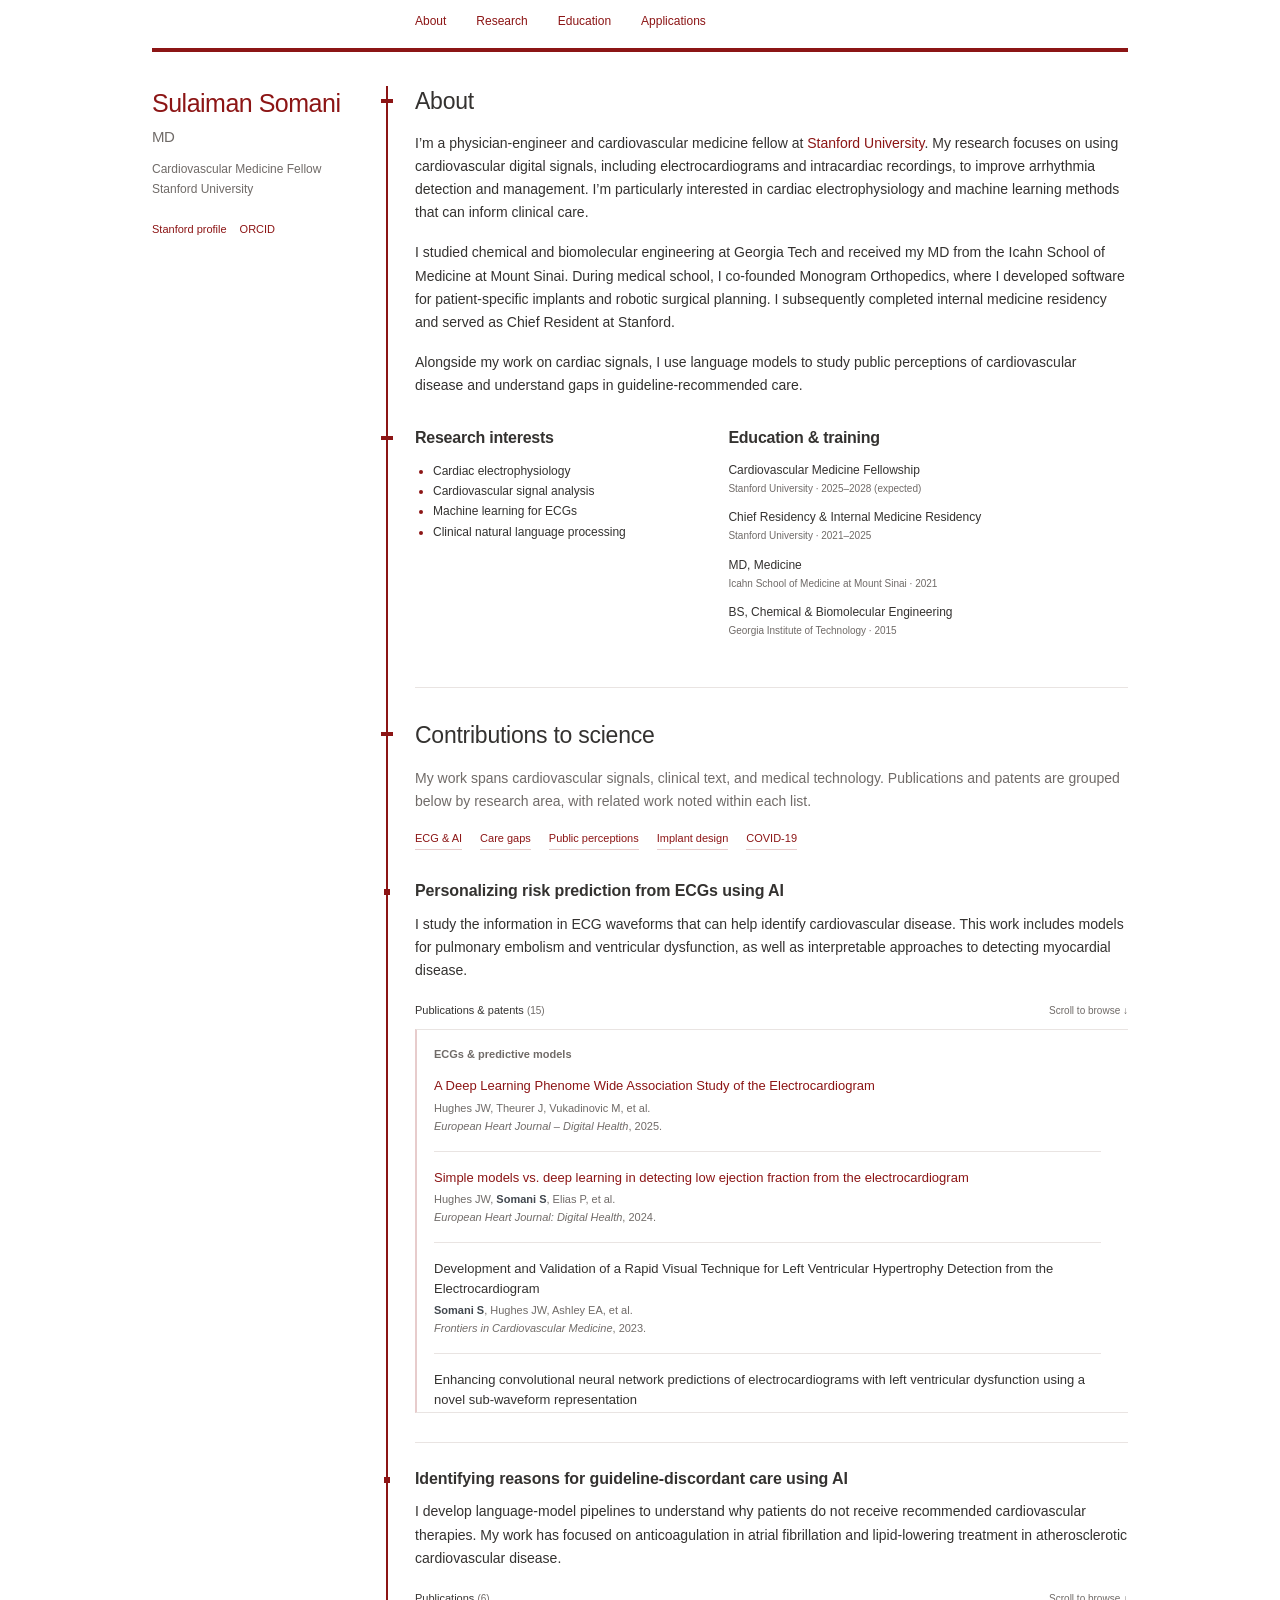
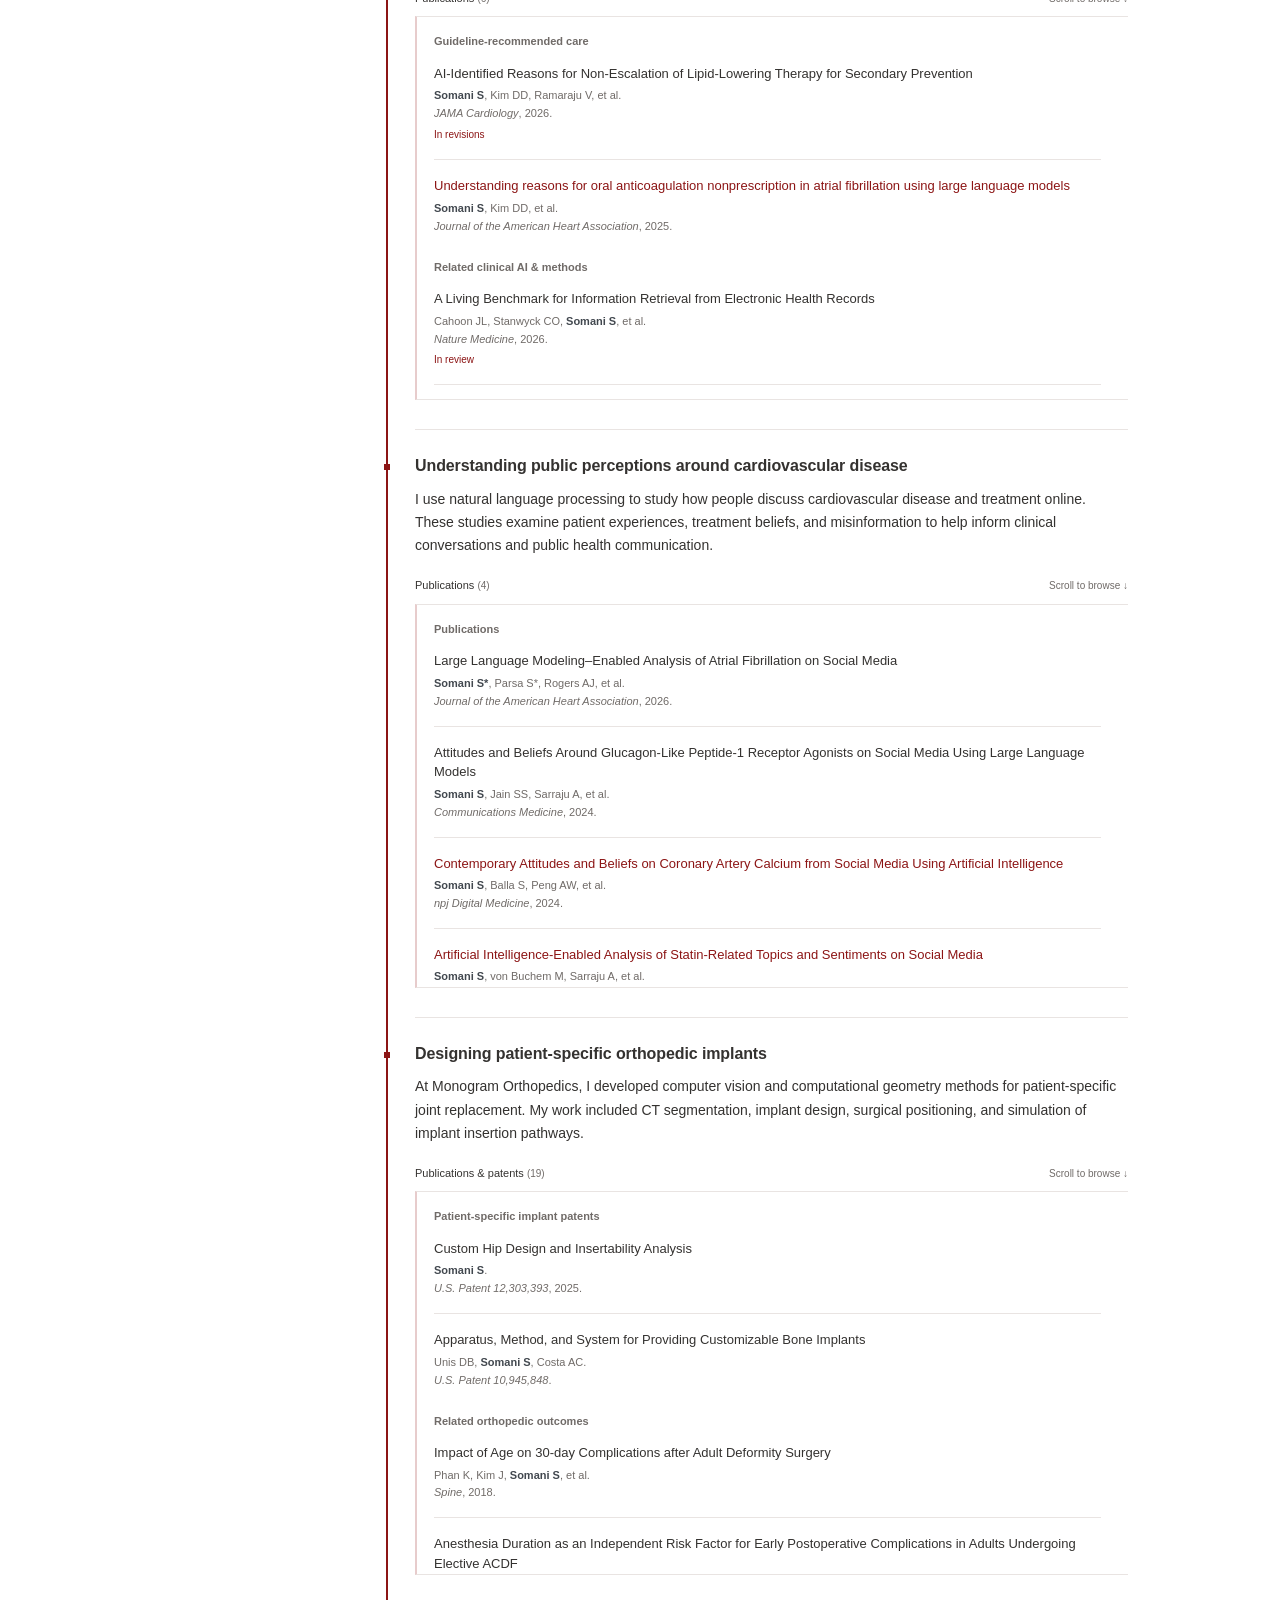
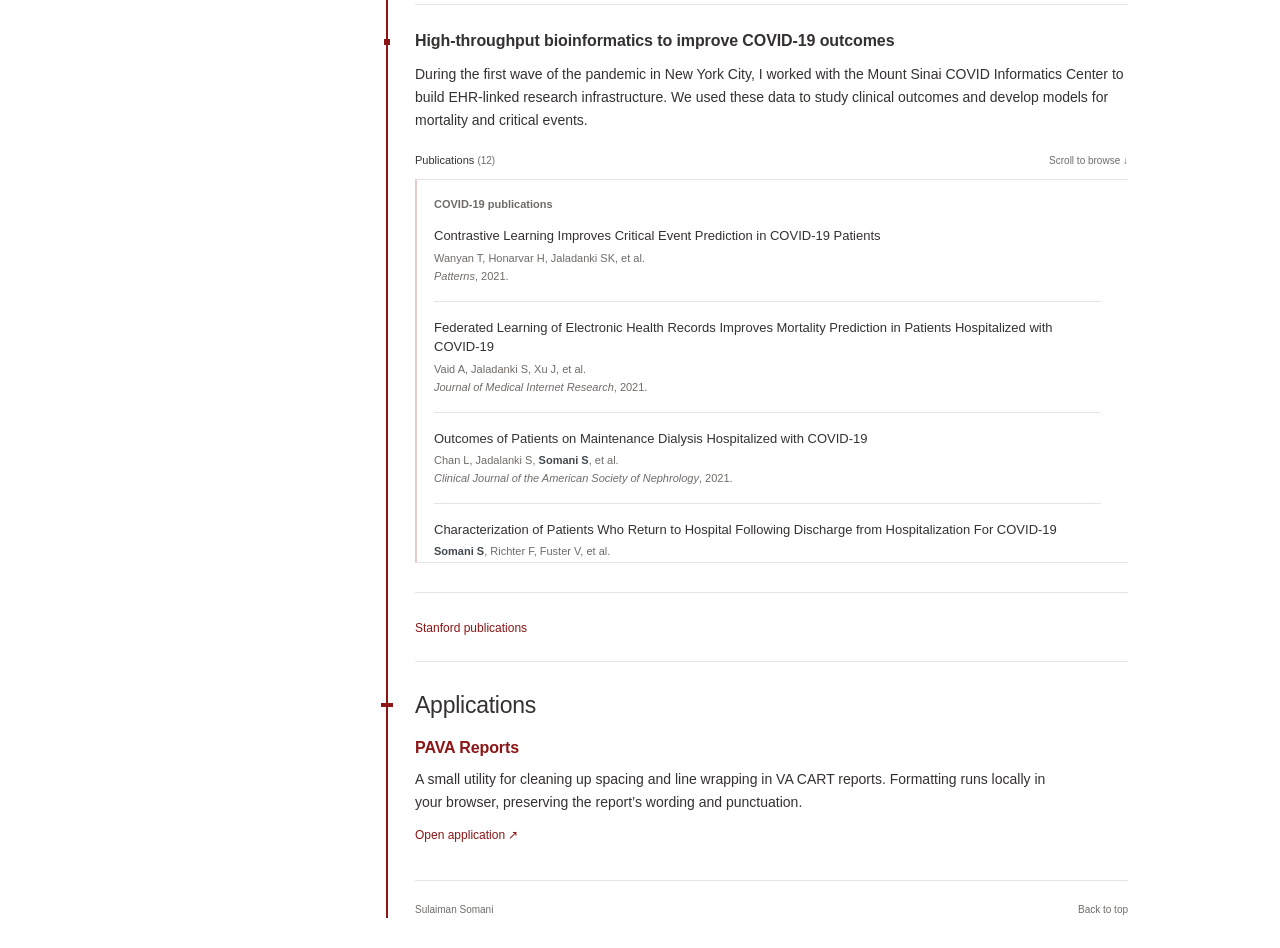
==== commit 6ceb466f: "Add Applications section and host PAVA Reports formatter" ====
--- a/index.html
+++ b/index.html
@@ -1,5 +1,5 @@
 <!doctype html>
-<html lang="en"><head><meta charset="utf-8"><meta name="viewport" content="width=device-width, initial-scale=1"><meta name="description" content="Sulaiman Somani is a physician-engineer and cardiovascular medicine fellow at Stanford. Research in cardiac signals, clinical AI, and arrhythmia detection."><title>Sulaiman Somani, MD</title><link rel="icon" href="assets/favicon.svg" type="image/svg+xml"><link rel="stylesheet" href="academic.css?v=20261013"><link rel="canonical" href="https://sssomani.github.io/"><meta property="og:title" content="Sulaiman Somani, MD"><meta property="og:description" content="Physician-engineer at Stanford working on cardiovascular signals, cardiac electrophysiology, and clinical AI."><meta property="og:type" content="website"><meta property="og:url" content="https://sssomani.github.io/"></head><body class="evergreen" id="top"><a class="skip-link" href="#main">Skip to content</a><div class="section-banner"><div class="page"><nav class="main-nav" aria-label="Main navigation"><a href="#about">About</a><a href="#research">Research</a><a href="#education">Education</a></nav></div></div><div class="page side-layout"><header class="side-header"><div class="identity"><h1>Sulaiman Somani<span>MD</span></h1><p>Cardiovascular Medicine Fellow <br>Stanford University</p><div class="profile-links"><a href="https://profiles.stanford.edu/sulaiman-somani" target="_blank" rel="noopener">Stanford profile</a><a href="https://orcid.org/0000-0003-0913-8674" target="_blank" rel="noopener">ORCID</a></div></div></header><main id="main"><section class="profile-section" id="about"><h2>About</h2><div class="bio"><p>I’m a physician-engineer and cardiovascular medicine fellow at <a href="https://profiles.stanford.edu/sulaiman-somani">Stanford University</a>. My research focuses on using cardiovascular digital signals, including electrocardiograms and intracardiac recordings, to improve arrhythmia detection and management. I’m particularly interested in cardiac electrophysiology and machine learning methods that can inform clinical care.</p><p>I studied chemical and biomolecular engineering at Georgia Tech and received my MD from the Icahn School of Medicine at Mount Sinai. During medical school, I co-founded Monogram Orthopedics, where I developed software for patient-specific implants and robotic surgical planning. I subsequently completed internal medicine residency and served as Chief Resident at Stanford.</p><p>Alongside my work on cardiac signals, I use language models to study public perceptions of cardiovascular disease and understand gaps in guideline-recommended care.</p></div></section><div class="background-pair"><div class="interests"><h2>Research interests</h2><ul><li>Cardiac electrophysiology</li><li>Cardiovascular signal analysis</li><li>Machine learning for ECGs</li><li>Clinical natural language processing</li></ul></div><div class="education" id="education"><h2>Education &amp; training</h2><dl><div><dt>Cardiovascular Medicine Fellowship</dt><dd>Stanford University · 2025–2028 (expected)</dd></div><div><dt>Chief Residency &amp; Internal Medicine Residency</dt><dd>Stanford University · 2021–2025</dd></div><div><dt>MD, Medicine</dt><dd>Icahn School of Medicine at Mount Sinai · 2021</dd></div><div><dt>BS, Chemical &amp; Biomolecular Engineering</dt><dd>Georgia Institute of Technology · 2015</dd></div></dl></div></div><section class="research" id="research"><h2>Contributions to science</h2><p class="section-intro">My work spans cardiovascular signals, clinical text, and medical technology. Publications and patents are grouped below by research area, with related work noted within each list.</p><nav class="research-index" aria-label="Research areas"><a href="#ecg">ECG & AI</a><a href="#care">Care gaps</a><a href="#perceptions">Public perceptions</a><a href="#implants">Implant design</a><a href="#informatics">COVID-19</a></nav><section class="contribution" id="ecg"><h3 id="ecg-title">Personalizing risk prediction from ECGs using AI</h3><p>I study the information in ECG waveforms that can help identify cardiovascular disease. This work includes models for pulmonary embolism and ventricular dysfunction, as well as interpretable approaches to detecting myocardial disease.</p><!-- publications:start:ecg -->
+<html lang="en"><head><meta charset="utf-8"><meta name="viewport" content="width=device-width, initial-scale=1"><meta name="description" content="Sulaiman Somani is a physician-engineer and cardiovascular medicine fellow at Stanford. Research in cardiac signals, clinical AI, and arrhythmia detection."><title>Sulaiman Somani, MD</title><link rel="icon" href="assets/favicon.svg" type="image/svg+xml"><link rel="stylesheet" href="academic.css?v=20261013-applications"><link rel="canonical" href="https://sssomani.github.io/"><meta property="og:title" content="Sulaiman Somani, MD"><meta property="og:description" content="Physician-engineer at Stanford working on cardiovascular signals, cardiac electrophysiology, and clinical AI."><meta property="og:type" content="website"><meta property="og:url" content="https://sssomani.github.io/"></head><body class="evergreen" id="top"><a class="skip-link" href="#main">Skip to content</a><div class="section-banner"><div class="page"><nav class="main-nav" aria-label="Main navigation"><a href="#about">About</a><a href="#research">Research</a><a href="#education">Education</a><a href="#applications">Applications</a></nav></div></div><div class="page side-layout"><header class="side-header"><div class="identity"><h1>Sulaiman Somani<span>MD</span></h1><p>Cardiovascular Medicine Fellow <br>Stanford University</p><div class="profile-links"><a href="https://profiles.stanford.edu/sulaiman-somani" target="_blank" rel="noopener">Stanford profile</a><a href="https://orcid.org/0000-0003-0913-8674" target="_blank" rel="noopener">ORCID</a></div></div></header><main id="main"><section class="profile-section" id="about"><h2>About</h2><div class="bio"><p>I’m a physician-engineer and cardiovascular medicine fellow at <a href="https://profiles.stanford.edu/sulaiman-somani">Stanford University</a>. My research focuses on using cardiovascular digital signals, including electrocardiograms and intracardiac recordings, to improve arrhythmia detection and management. I’m particularly interested in cardiac electrophysiology and machine learning methods that can inform clinical care.</p><p>I studied chemical and biomolecular engineering at Georgia Tech and received my MD from the Icahn School of Medicine at Mount Sinai. During medical school, I co-founded Monogram Orthopedics, where I developed software for patient-specific implants and robotic surgical planning. I subsequently completed internal medicine residency and served as Chief Resident at Stanford.</p><p>Alongside my work on cardiac signals, I use language models to study public perceptions of cardiovascular disease and understand gaps in guideline-recommended care.</p></div></section><div class="background-pair"><div class="interests"><h2>Research interests</h2><ul><li>Cardiac electrophysiology</li><li>Cardiovascular signal analysis</li><li>Machine learning for ECGs</li><li>Clinical natural language processing</li></ul></div><div class="education" id="education"><h2>Education &amp; training</h2><dl><div><dt>Cardiovascular Medicine Fellowship</dt><dd>Stanford University · 2025–2028 (expected)</dd></div><div><dt>Chief Residency &amp; Internal Medicine Residency</dt><dd>Stanford University · 2021–2025</dd></div><div><dt>MD, Medicine</dt><dd>Icahn School of Medicine at Mount Sinai · 2021</dd></div><div><dt>BS, Chemical &amp; Biomolecular Engineering</dt><dd>Georgia Institute of Technology · 2015</dd></div></dl></div></div><section class="research" id="research"><h2>Contributions to science</h2><p class="section-intro">My work spans cardiovascular signals, clinical text, and medical technology. Publications and patents are grouped below by research area, with related work noted within each list.</p><nav class="research-index" aria-label="Research areas"><a href="#ecg">ECG & AI</a><a href="#care">Care gaps</a><a href="#perceptions">Public perceptions</a><a href="#implants">Implant design</a><a href="#informatics">COVID-19</a></nav><section class="contribution" id="ecg"><h3 id="ecg-title">Personalizing risk prediction from ECGs using AI</h3><p>I study the information in ECG waveforms that can help identify cardiovascular disease. This work includes models for pulmonary embolism and ventricular dysfunction, as well as interpretable approaches to detecting myocardial disease.</p><!-- publications:start:ecg -->
 <div class="publication-list-header"><span id="ecg-list-label">Publications & patents <span class="publication-count">(15)</span></span><span class="publication-scroll-hint" id="ecg-scroll-hint">Scroll to browse ↓</span></div><div class="publication-scroll" role="region" tabindex="0" aria-labelledby="ecg-title ecg-list-label" aria-describedby="ecg-scroll-hint"><div class="publication-group"><h4>ECGs &amp; predictive models</h4><ul class="papers"><li data-publication-id="11"><a class="paper-title" href="https://doi.org/10.1093/ehjdh/ztaf047" target="_blank" rel="noopener">A Deep Learning Phenome Wide Association Study of the Electrocardiogram</a><p class="paper-authors">Hughes JW, Theurer J, Vukadinovic M, et al.</p><p class="paper-venue"><em>European Heart Journal – Digital Health</em>, 2025.</p></li><li data-publication-id="16"><a class="paper-title" href="https://pmc.ncbi.nlm.nih.gov/articles/PMC11284011/" target="_blank" rel="noopener">Simple models vs. deep learning in detecting low ejection fraction from the electrocardiogram</a><p class="paper-authors">Hughes JW, <strong>Somani S</strong>, Elias P, et al.</p><p class="paper-venue"><em>European Heart Journal: Digital Health</em>, 2024.</p></li><li data-publication-id="18"><span class="paper-title">Development and Validation of a Rapid Visual Technique for Left Ventricular Hypertrophy Detection from the Electrocardiogram</span><p class="paper-authors"><strong>Somani S</strong>, Hughes JW, Ashley EA, et al.</p><p class="paper-venue"><em>Frontiers in Cardiovascular Medicine</em>, 2023.</p></li><li data-publication-id="22"><span class="paper-title">Enhancing convolutional neural network predictions of electrocardiograms with left ventricular dysfunction using a novel sub-waveform representation</span><p class="paper-authors">Honarvar H, Agarwal C, <strong>Somani S</strong>, et al.</p><p class="paper-venue"><em>Cardiovascular Digital Health Journal</em>, 2022.</p></li><li data-publication-id="23"><a class="paper-title" href="https://doi.org/10.1093/ehjdh/ztab101" target="_blank" rel="noopener">Development of a Machine Learning Model Using Electrocardiogram Signals to Improve Pulmonary Embolism Screening</a><p class="paper-authors"><strong>Somani S</strong>, Honarvar H, Narula S, et al.</p><p class="paper-venue"><em>European Heart Journal: Digital Health</em>, 2022.</p></li><li data-publication-id="24"><span class="paper-title">Using deep learning algorithms to simultaneously identify right and left ventricular dysfunction from the electrocardiogram</span><p class="paper-authors">Vaid A, Johnson KW, Badgeley MA, et al.</p><p class="paper-venue"><em>JACC Cardiovascular Imaging</em>, 2021.</p></li><li data-publication-id="25"><span class="paper-title">Deep Learning and the Electrocardiogram: Review of the Current State of the Art</span><p class="paper-authors"><strong>Somani S</strong>, Russak AJ, Richter F, et al.</p><p class="paper-venue"><em>EuroPace</em>, 2021.</p></li></ul></div><div class="publication-group"><h4>Patent</h4><ul class="papers"><li data-publication-id="3"><span class="paper-title">System and Method for Pulmonary Embolism Detection from the Electrocardiogram Using Deep Learning</span><p class="paper-authors"><strong>Somani S</strong>, Glicksberg B, Nadkarni G.</p><p class="paper-venue"><em>US Patent 12,424,327</em>.</p></li></ul></div><div class="publication-group"><h4>Related electrophysiology, imaging &amp; reviews</h4><ul class="papers"><li data-publication-id="6"><a class="paper-title" href="https://doi.org/10.1161/CIRCEP.125.014765" target="_blank" rel="noopener">Identifying the Presence and Characteristics of Mid-Myocardial and Epicardial Fibrosis From Intracardiac Electrograms in Patients Undergoing Ventricular Arrhythmia Ablation Using a Transformer-Based Self-Supervised Classifier</a><p class="paper-authors">Liu X, Qayyum A, Bandyopadhyay S, et al.</p><p class="paper-venue"><em>Circulation: Arrhythmia and Electrophysiology</em>, 2026.</p></li><li data-publication-id="14"><span class="paper-title">Just in time: detecting cardiac arrest with smartwatch technology</span><p class="paper-authors"><strong>Somani S</strong>, Rogers AJ.</p><p class="paper-venue"><em>Lancet Digital Health</em>, 2024.</p></li><li data-publication-id="15"><span class="paper-title">Advances in cardiac pacing with leadless pacemakers and conduction system pacing</span><p class="paper-authors"><strong>Somani S</strong>, Rogers AJ.</p><p class="paper-venue"><em>Current Opinion in Cardiology</em>, 2024.</p></li><li data-publication-id="17"><span class="paper-title">Artificial Intelligence in Cardiovascular Disease Prevention: Is it Ready for Prime Time?</span><p class="paper-authors">Parsa S, <strong>Somani S</strong>, Dudum R, et al.</p><p class="paper-venue"><em>Current Atherosclerosis Reports</em>, 2024.</p></li><li data-publication-id="20"><span class="paper-title">Segmentation of Computed Tomograms for Cardiac Ablation Using Machine Learning Accelerated by Domain Knowledge Encoding</span><p class="paper-authors">Feng R, Deb B, Ganesan P, et al.</p><p class="paper-venue"><em>Frontiers in Cardiovascular Medicine</em>, 2023.</p></li><li data-publication-id="60"><span class="paper-title">Artificial intelligence in cardiac electrophysiology</span><p class="paper-authors"><strong>Somani S</strong>, Narayan SM, Rogers AJ.</p><p class="paper-venue"><em>Artificial Intelligence in Clinical Practice, 1st ed. Elsevier</em>, 2023.</p></li><li data-publication-id="40"><span class="paper-title">Machine Learning in Cardiology - Ensuring Clinical Impact Lives up to the Hype</span><p class="paper-authors">Russak AJ, Chaudhry F, De Freitas JK, et al.</p><p class="paper-venue"><em>Journal of Cardiovascular Pharmacology and Therapeutics</em>, 2020.</p></li></ul></div></div>
 <!-- publications:end:ecg --></section><section class="contribution" id="care"><h3 id="care-title">Identifying reasons for guideline-discordant care using AI</h3><p>I develop language-model pipelines to understand why patients do not receive recommended cardiovascular therapies. My work has focused on anticoagulation in atrial fibrillation and lipid-lowering treatment in atherosclerotic cardiovascular disease.</p><!-- publications:start:care -->
 <div class="publication-list-header"><span id="care-list-label">Publications <span class="publication-count">(6)</span></span><span class="publication-scroll-hint" id="care-scroll-hint">Scroll to browse ↓</span></div><div class="publication-scroll" role="region" tabindex="0" aria-labelledby="care-title care-list-label" aria-describedby="care-scroll-hint"><div class="publication-group"><h4>Guideline-recommended care</h4><ul class="papers"><li data-publication-id="4"><span class="paper-title">AI-Identified Reasons for Non-Escalation of Lipid-Lowering Therapy for Secondary Prevention</span><p class="paper-authors"><strong>Somani S</strong>, Kim DD, Ramaraju V, et al.</p><p class="paper-venue"><em>JAMA Cardiology</em>, 2026.</p><span class="paper-status">In revisions</span></li><li data-publication-id="10"><a class="paper-title" href="https://doi.org/10.1161/JAHA.124.040419" target="_blank" rel="noopener">Understanding reasons for oral anticoagulation nonprescription in atrial fibrillation using large language models</a><p class="paper-authors"><strong>Somani S</strong>, Kim DD, et al.</p><p class="paper-venue"><em>Journal of the American Heart Association</em>, 2025.</p></li></ul></div><div class="publication-group"><h4>Related clinical AI &amp; methods</h4><ul class="papers"><li data-publication-id="5"><span class="paper-title">A Living Benchmark for Information Retrieval from Electronic Health Records</span><p class="paper-authors">Cahoon JL, Stanwyck CO, <strong>Somani S</strong>, et al.</p><p class="paper-venue"><em>Nature Medicine</em>, 2026.</p><span class="paper-status">In review</span></li><li data-publication-id="21"><span class="paper-title">Population scale latent space cohort matching for the improved use and exploration of observational trial data</span><p class="paper-authors"><strong>Somani S*</strong>, Gologorsky R*, Neifert SN, et al.</p><p class="paper-venue"><em>Mathematical Biosciences and Engineering</em>, 2022.</p></li><li data-publication-id="26"><span class="paper-title">Development and Validation of Techniques for Phenotyping ST-Elevation Myocardial Infarction From Electronic Health Records</span><p class="paper-authors"><strong>Somani S</strong>, Yoffie S, Teng S, et al.</p><p class="paper-venue"><em>JAMIA Open</em>, 2021.</p></li><li data-publication-id="27"><span class="paper-title">Health Equity in Artificial Intelligence and Primary Care Research: Protocol for a Scoping Review</span><p class="paper-authors"><strong>Somani S*</strong>, Wang J*, Chen J, et al.</p><p class="paper-venue"><em>JMIR Research Protocols</em>, 2021.</p></li></ul></div></div>
@@ -9,4 +9,4 @@
 <div class="publication-list-header"><span id="implants-list-label">Publications & patents <span class="publication-count">(19)</span></span><span class="publication-scroll-hint" id="implants-scroll-hint">Scroll to browse ↓</span></div><div class="publication-scroll" role="region" tabindex="0" aria-labelledby="implants-title implants-list-label" aria-describedby="implants-scroll-hint"><div class="publication-group"><h4>Patient-specific implant patents</h4><ul class="papers"><li data-publication-id="2"><span class="paper-title">Custom Hip Design and Insertability Analysis</span><p class="paper-authors"><strong>Somani S</strong>.</p><p class="paper-venue"><em>U.S. Patent 12,303,393</em>, 2025.</p></li><li data-publication-id="1"><span class="paper-title">Apparatus, Method, and System for Providing Customizable Bone Implants</span><p class="paper-authors">Unis DB, <strong>Somani S</strong>, Costa AC.</p><p class="paper-venue"><em>U.S. Patent 10,945,848</em>.</p></li></ul></div><div class="publication-group"><h4>Related orthopedic outcomes</h4><ul class="papers"><li data-publication-id="41"><span class="paper-title">Impact of Age on 30-day Complications after Adult Deformity Surgery</span><p class="paper-authors">Phan K, Kim J, <strong>Somani S</strong>, et al.</p><p class="paper-venue"><em>Spine</em>, 2018.</p></li><li data-publication-id="42"><span class="paper-title">Anesthesia Duration as an Independent Risk Factor for Early Postoperative Complications in Adults Undergoing Elective ACDF</span><p class="paper-authors">Phan K, Kim J, Kim JH, et al.</p><p class="paper-venue"><em>Global Spine Journal</em>, 2017.</p></li><li data-publication-id="43"><span class="paper-title">High-Risk Subgroup Membership Is a Predictor of 30-Day Morbidity Following Anterior Lumbar Fusion</span><p class="paper-authors">Bronheim RS, Kim JS, Di Capua J, et al.</p><p class="paper-venue"><em>Global Spine Journal</em>, 2017.</p></li><li data-publication-id="44"><span class="paper-title">Intramedullary Nail Fixation of Atypical Femur Fractures With Bone Marrow Aspirate Concentrate Leads to Faster Union: A Case-Control Study</span><p class="paper-authors">Lovy AJ, Kim JS, Di Capua J, et al.</p><p class="paper-venue"><em>Journal of Orthopaedic Trauma</em>, 2017.</p></li><li data-publication-id="45"><span class="paper-title">Bone morphogenetic protein use in spine surgery in the United States: how have we responded to the warnings?</span><p class="paper-authors">Guzman JZ, Merrill RK, Kim JS, et al.</p><p class="paper-venue"><em>Spine Journal</em>, 2017.</p></li><li data-publication-id="46"><span class="paper-title">Predictors for Patient Discharge Destination After Elective Anterior Cervical Discectomy and Fusion</span><p class="paper-authors">Di Capua J, <strong>Somani S</strong>, Kim JS, et al.</p><p class="paper-venue"><em>Spine</em>, 2017.</p></li><li data-publication-id="47"><span class="paper-title">Analysis of Risk Factors for Major Complications Following Elective Posterior Lumbar Fusion</span><p class="paper-authors">Di Capua J, <strong>Somani S</strong>, Kim JS, et al.</p><p class="paper-venue"><em>Spine</em>, 2017.</p></li><li data-publication-id="48"><span class="paper-title">Impact of Preoperative Anemia on Outcomes in Adults Undergoing Elective Posterior Cervical Fusion</span><p class="paper-authors">Phan K, Dunn AE, Ki J, et al.</p><p class="paper-venue"><em>Global Spine Journal</em>, 2017.</p></li><li data-publication-id="49"><span class="paper-title">Thirty-Day Morbidity Associated with Pelvic Fixation in Adult Patients Undergoing Fusion for Spinal Deformity: A Propensity-Matched Analysis</span><p class="paper-authors">Kothari P, <strong>Somani S</strong>, Lee NJ, et al.</p><p class="paper-venue"><em>Global Spine Journal</em>, 2017.</p></li><li data-publication-id="50"><span class="paper-title">Hospital Acquired Conditions (HACs) in Adult Spinal Deformity Surgery: Predictors for HACs and Other 30-day Postoperative Outcomes</span><p class="paper-authors">Di Capua J, <strong>Somani S</strong>, Kim J, et al.</p><p class="paper-venue"><em>Spine</em>, 2017.</p></li><li data-publication-id="51"><span class="paper-title">Comparing NIS and NSQIP: An Independent Risk Factor Analysis for Risk Stratification in Anterior Cervical Discectomy and Fusion</span><p class="paper-authors"><strong>Somani S</strong>, Di Capua J, Kim J, et al.</p><p class="paper-venue"><em>Spine</em>, 2017.</p></li><li data-publication-id="52"><span class="paper-title">Elderly Age as a Risk Factor for 30-Day Postoperative Outcomes Following Elective Anterior Cervical Discectomy and Fusion</span><p class="paper-authors">Di Capua J, <strong>Somani S</strong>, Kim J, et al.</p><p class="paper-venue"><em>Global Spine Journal</em>, 2017.</p></li><li data-publication-id="53"><span class="paper-title">Early Complications and Outcomes in Adult Spinal Deformity Surgery: A NSQIP Study Based on 5,803 Patients</span><p class="paper-authors">Lee N, Kothari P, Kim J, et al.</p><p class="paper-venue"><em>Global Spine Journal</em>, 2017.</p></li><li data-publication-id="54"><span class="paper-title">Outcomes of short fusion vs long fusion for adult degenerative scoliosis: A systematic review and meta-analysis</span><p class="paper-authors">Phan K, Xu J, Maharaj M, et al.</p><p class="paper-venue"><em>Orthopaedic Surgery</em>, 2017.</p></li><li data-publication-id="55"><span class="paper-title">Frailty is Associated with Morbidity in Adults Undergoing Elective Anterior Lumbar Interbody Fusion Surgery (ALIF)</span><p class="paper-authors">Phan K, Kim J, Lee N, et al.</p><p class="paper-venue"><em>The Spine Journal</em>, 2017.</p></li><li data-publication-id="58"><span class="paper-title">ASA Classification as a Risk Stratification Tool in Adult Spinal Deformity Surgery: A Study of 5,805 Patients</span><p class="paper-authors"><strong>Somani S</strong>, Di Capua J, Kim J, et al.</p><p class="paper-venue"><em>Global Spine Journal</em>, 2016.</p></li></ul></div><div class="publication-group"><h4>Related image processing</h4><ul class="papers"><li data-publication-id="56"><span class="paper-title">Automatic segmentation and visualization of intracerebral electrodes from CT scans in stereotactic electroencephalography</span><p class="paper-authors"><strong>Somani S</strong>, Panov F, Costa AB.</p><p class="paper-venue"><em>Supercomputing</em>, 2016.</p></li></ul></div></div>
 <!-- publications:end:implants --></section><section class="contribution" id="informatics"><h3 id="informatics-title">High-throughput bioinformatics to improve COVID-19 outcomes</h3><p>During the first wave of the pandemic in New York City, I worked with the Mount Sinai COVID Informatics Center to build EHR-linked research infrastructure. We used these data to study clinical outcomes and develop models for mortality and critical events.</p><!-- publications:start:informatics -->
 <div class="publication-list-header"><span id="informatics-list-label">Publications <span class="publication-count">(12)</span></span><span class="publication-scroll-hint" id="informatics-scroll-hint">Scroll to browse ↓</span></div><div class="publication-scroll" role="region" tabindex="0" aria-labelledby="informatics-title informatics-list-label" aria-describedby="informatics-scroll-hint"><div class="publication-group"><h4>COVID-19 publications</h4><ul class="papers"><li data-publication-id="28"><span class="paper-title">Contrastive Learning Improves Critical Event Prediction in COVID-19 Patients</span><p class="paper-authors">Wanyan T, Honarvar H, Jaladanki SK, et al.</p><p class="paper-venue"><em>Patterns</em>, 2021.</p></li><li data-publication-id="29"><span class="paper-title">Federated Learning of Electronic Health Records Improves Mortality Prediction in Patients Hospitalized with COVID-19</span><p class="paper-authors">Vaid A, Jaladanki S, Xu J, et al.</p><p class="paper-venue"><em>Journal of Medical Internet Research</em>, 2021.</p></li><li data-publication-id="30"><span class="paper-title">Outcomes of Patients on Maintenance Dialysis Hospitalized with COVID-19</span><p class="paper-authors">Chan L, Jadalanki S, <strong>Somani S</strong>, et al.</p><p class="paper-venue"><em>Clinical Journal of the American Society of Nephrology</em>, 2021.</p></li><li data-publication-id="31"><span class="paper-title">Characterization of Patients Who Return to Hospital Following Discharge from Hospitalization For COVID-19</span><p class="paper-authors"><strong>Somani S</strong>, Richter F, Fuster V, et al.</p><p class="paper-venue"><em>Journal of General Internal Medicine</em>, 2020.</p></li><li data-publication-id="32"><span class="paper-title">Relational Learning Improves Prediction of Mortality in COVID-19 in the Intensive Care Unit</span><p class="paper-authors">Wanyan T, Vaid A, De Freitas JK, et al.</p><p class="paper-venue"><em>IEEE Transactions on Big Data</em>, 2020.</p></li><li data-publication-id="33"><a class="paper-title" href="https://pmc.ncbi.nlm.nih.gov/articles/PMC7652593/" target="_blank" rel="noopener">Machine learning to predict mortality and critical events in a cohort of patients with COVID-19 in New York City: model development and validation</a><p class="paper-authors">Vaid A, <strong>Somani S</strong>, Russak AJ, et al.</p><p class="paper-venue"><em>Journal of Medical Internet Research</em>, 2020.</p></li><li data-publication-id="34"><span class="paper-title">Rethinking United States Blood Donation Policies in the Time of COVID-19</span><p class="paper-authors">Park C, Gellman C, O’Brien M, et al.</p><p class="paper-venue"><em>American Journal of Public Health</em>, 2020.</p></li><li data-publication-id="35"><span class="paper-title">Acute Kidney Injury in Covid-19 patients</span><p class="paper-authors">Chan L, Chaudhary K, Saha A, et al.</p><p class="paper-venue"><em>Journal of the American Society of Nephrology</em>, 2020.</p></li><li data-publication-id="36"><span class="paper-title">Coronavirus 2019 and People Living With Human Immunodeficiency Virus: Outcomes for Hospitalized Patients in New York City</span><p class="paper-authors">Sigel KM, Swartz T, Golden E, et al.</p><p class="paper-venue"><em>Clinical Infectious Diseases</em>, 2020.</p></li><li data-publication-id="37"><span class="paper-title">Prevalence and Impact of Myocardial Injury in Patients Hospitalized with COVID-19 Infection</span><p class="paper-authors">Lala A, Kipp Johnson KP, Januzzi J, et al.</p><p class="paper-venue"><em>Journal of the American College of Cardiology</em>, 2020.</p></li><li data-publication-id="38"><span class="paper-title">Outcomes of Patients Presenting with Headaches Hospitalized with COVID-19</span><p class="paper-authors">Jaladanki SK, Kumar A, Van Vleck T, et al.</p><p class="paper-venue"><em>Annals of Neurology</em>, 2020.</p></li><li data-publication-id="39"><span class="paper-title">Retrospective cohort study of clinical characteristics of 2199 hospitalised patients with COVID-19 in New York City</span><p class="paper-authors">Paranjpe I, Russak AJ, De Freitas JK, et al.</p><p class="paper-venue"><em>BMJ Open</em>, 2020.</p></li></ul></div></div>
-<!-- publications:end:informatics --></section><p class="all-publications"><a href="https://profiles.stanford.edu/sulaiman-somani#publications" target="_blank" rel="noopener">Stanford publications</a></p></section><footer><span>Sulaiman Somani</span><a href="#top">Back to top</a></footer></main></div></body></html>+<!-- publications:end:informatics --></section><p class="all-publications"><a href="https://profiles.stanford.edu/sulaiman-somani#publications" target="_blank" rel="noopener">Stanford publications</a></p></section><section class="applications" id="applications" aria-labelledby="applications-title"><h2 id="applications-title">Applications</h2><article class="application"><h3><a href="applications/pava-reports/" target="_blank" rel="noopener">PAVA Reports</a></h3><p>A small utility for cleaning up spacing and line wrapping in VA CART reports. Formatting runs locally in your browser, preserving the report’s wording and punctuation.</p><a class="application-link" href="applications/pava-reports/" target="_blank" rel="noopener">Open application <span aria-hidden="true">↗</span></a></article></section><footer><span>Sulaiman Somani</span><a href="#top">Back to top</a></footer></main></div></body></html>
--- a/academic.css
+++ b/academic.css
@@ -97,3 +97,12 @@
 .evergreen .paper-status{display:block;margin-top:5px;font-size:10px;color:var(--accent)}
 @media(max-width:680px){.evergreen .publication-scroll{max-height:min(24rem,65svh);padding:13px 11px}.evergreen .publication-list-header{flex-wrap:wrap;gap:3px 12px}}
 @media print{.evergreen .publication-scroll{max-height:none;overflow:visible;border:0;padding:0;scrollbar-gutter:auto}.evergreen .publication-scroll-hint{display:none}.evergreen .contribution{break-inside:auto}.evergreen .publication-scroll li{break-inside:avoid}}
+
+/* Small, text-first application directory. */
+.evergreen .applications{border-top:1px solid var(--line);padding:28px 0 34px}
+.evergreen .applications>h2{position:relative;font-size:23px}
+.evergreen .applications>h2::before{content:'';position:absolute;left:calc(var(--rail-offset) - 5px);top:.55em;width:12px;height:4px;background:var(--accent)}
+.evergreen .application h3{font-size:16px;margin-bottom:9px}
+.evergreen .application p{font-size:14px;line-height:1.65;max-width:650px}
+.evergreen .application-link{display:inline-block;margin-top:12px;font-size:12px}
+@media(max-width:680px){.evergreen .applications>h2{font-size:22px}.evergreen .applications>h2::before{left:-21px;width:8px}.evergreen .application p{font-size:13px}}
